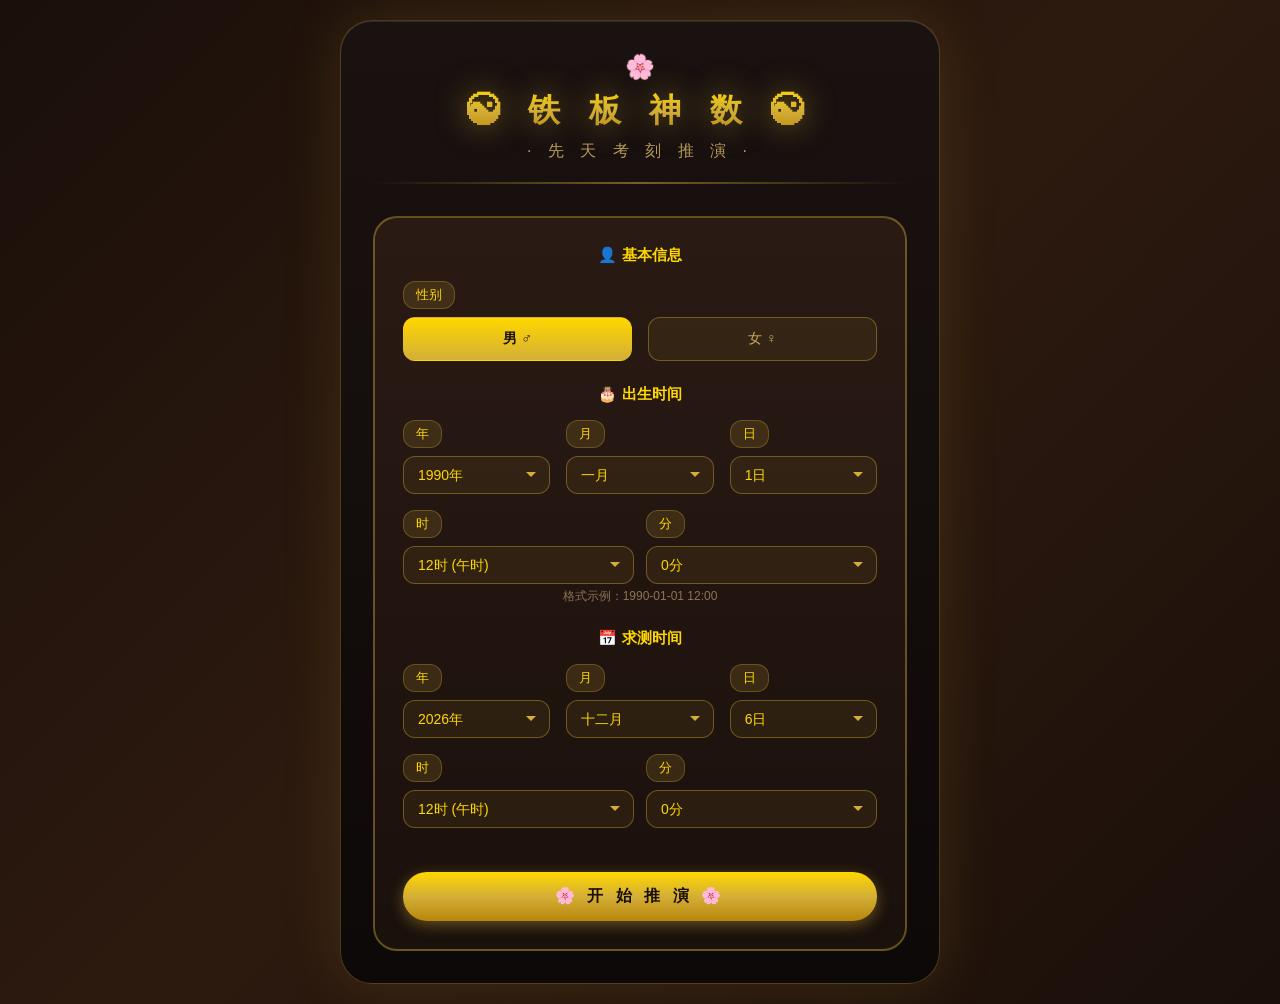
==== index.html @ 8a37bf7b "feat: 迁移为纯前端，支持 Cloudflare Pages 部署 将铁板神数核心算法与农历/八字换算从 Python 后端移植到浏览器端 JS： - 新增 js/tieban.js（移植 mai" ====
<!DOCTYPE html>
<html lang="zh-CN">
<head>
    <meta charset="UTF-8">
    <meta name="viewport" content="width=device-width, initial-scale=1.0">
    <title>铁板神数 - 先天考刻推演</title>
    <style>
        * {
            margin: 0;
            padding: 0;
            box-sizing: border-box;
        }

        body {
            font-family: 'Microsoft YaHei', 'SimHei', sans-serif;
            background: linear-gradient(135deg, #1a0f0a 0%, #2d1a0f 50%, #1a0f0a 100%);
            min-height: 100vh;
            display: flex;
            justify-content: center;
            align-items: center;
            padding: 20px;
            color: #d4af37;
        }

        .container {
            width: 100%;
            max-width: 600px;
            background: linear-gradient(180deg, #1a1210 0%, #0d0908 100%);
            border-radius: 32px;
            padding: 32px;
            box-shadow: 0 0 60px rgba(212, 175, 55, 0.15),
                        inset 0 1px 0 rgba(255, 255, 255, 0.1);
            border: 1px solid rgba(212, 175, 55, 0.3);
        }

        /* 标题区域 */
        .header {
            text-align: center;
            margin-bottom: 32px;
        }

        .title-decoration {
            font-size: 24px;
            margin-bottom: 8px;
        }

        .title {
            font-size: 32px;
            font-weight: bold;
            letter-spacing: 10px;
            background: linear-gradient(180deg, #ffd700 0%, #d4af37 50%, #b8860b 100%);
            -webkit-background-clip: text;
            -webkit-text-fill-color: transparent;
            background-clip: text;
            text-shadow: 0 0 30px rgba(212, 175, 55, 0.5);
            margin-bottom: 8px;
        }

        .subtitle {
            font-size: 16px;
            color: #c9a961;
            letter-spacing: 6px;
            opacity: 0.9;
        }

        .divider {
            height: 2px;
            background: linear-gradient(90deg, transparent, rgba(212, 175, 55, 0.5), transparent);
            margin: 20px 0;
        }

        /* 表单容器 */
        .form-container {
            background: linear-gradient(180deg, #2a1a14 0%, #1a100c 100%);
            border: 2px solid rgba(212, 175, 55, 0.4);
            border-radius: 24px;
            padding: 28px;
        }

        /* 表单分组 */
        .form-group {
            margin-bottom: 24px;
        }

        .form-group:last-child {
            margin-bottom: 0;
        }

        .group-title {
            text-align: center;
            font-size: 15px;
            color: #ffd700;
            margin-bottom: 16px;
            font-weight: 600;
        }

        /* 行容器 */
        .form-row {
            display: flex;
            gap: 16px;
            margin-bottom: 16px;
        }

        .form-row:last-child {
            margin-bottom: 0;
        }

        .form-item {
            flex: 1;
        }

        .form-label {
            display: inline-block;
            background: rgba(212, 175, 55, 0.15);
            color: #ffd700;
            padding: 4px 12px;
            border-radius: 12px;
            font-size: 13px;
            margin-bottom: 8px;
            border: 1px solid rgba(212, 175, 55, 0.3);
        }

        /* 输入框样式 */
        .form-input {
            width: 100%;
            background: rgba(212, 175, 55, 0.08);
            border: 1px solid rgba(212, 175, 55, 0.4);
            border-radius: 12px;
            padding: 10px 14px;
            color: #ffd700;
            font-size: 14px;
            outline: none;
            transition: all 0.3s ease;
        }

        .form-input:focus {
            border-color: #ffd700;
            box-shadow: 0 0 10px rgba(212, 175, 55, 0.3);
        }

        .form-input::placeholder {
            color: #8b7355;
        }

        /* 选择框样式 */
        .form-select {
            width: 100%;
            background: rgba(212, 175, 55, 0.08);
            border: 1px solid rgba(212, 175, 55, 0.4);
            border-radius: 12px;
            padding: 10px 14px;
            color: #ffd700;
            font-size: 14px;
            outline: none;
            cursor: pointer;
            appearance: none;
            -webkit-appearance: none;
            -moz-appearance: none;
            background-image: url("data:image/svg+xml,%3Csvg xmlns='http://www.w3.org/2000/svg' width='12' height='12' viewBox='0 0 12 12'%3E%3Cpath fill='%23d4af37' d='M6 8L1 3h10z'/%3E%3C/svg%3E");
            background-repeat: no-repeat;
            background-position: right 12px center;
            padding-right: 36px;
        }

        .form-select:focus {
            border-color: #ffd700;
            box-shadow: 0 0 10px rgba(212, 175, 55, 0.3);
        }

        .form-select option {
            background: #1a100c;
            color: #ffd700;
        }

        /* 性别选择 */
        .gender-selector {
            display: flex;
            gap: 16px;
        }

        .gender-btn {
            flex: 1;
            padding: 12px 24px;
            border-radius: 12px;
            font-size: 14px;
            cursor: pointer;
            border: 1px solid rgba(212, 175, 55, 0.4);
            background: rgba(212, 175, 55, 0.08);
            color: #c9a961;
            transition: all 0.3s ease;
            text-align: center;
        }

        .gender-btn.active {
            background: linear-gradient(180deg, #ffd700 0%, #d4af37 100%);
            color: #1a0f0a;
            border-color: transparent;
            font-weight: bold;
        }

        /* 时间选择器 */
        .time-selectors {
            display: flex;
            gap: 12px;
        }

        .time-selector {
            flex: 1;
        }

        /* 提交按钮 */
        .submit-btn {
            width: 100%;
            background: linear-gradient(180deg, #ffd700 0%, #d4af37 50%, #b8860b 100%);
            color: #1a0f0a;
            border: none;
            padding: 14px 32px;
            border-radius: 24px;
            font-size: 16px;
            font-weight: bold;
            cursor: pointer;
            box-shadow: 0 4px 15px rgba(212, 175, 55, 0.4);
            transition: all 0.3s ease;
            margin-top: 20px;
            letter-spacing: 4px;
        }

        .submit-btn:hover {
            transform: translateY(-2px);
            box-shadow: 0 6px 20px rgba(212, 175, 55, 0.6);
        }

        /* 输入提示 */
        .input-hint {
            font-size: 12px;
            color: #8b7355;
            margin-top: 4px;
            text-align: center;
        }

        /* 响应式设计 */
        @media (max-width: 520px) {
            .container {
                padding: 20px;
                border-radius: 24px;
            }

            .title {
                font-size: 24px;
                letter-spacing: 6px;
            }

            .form-row {
                flex-direction: column;
                gap: 12px;
            }

            .form-container {
                padding: 20px;
            }

            .time-selectors {
                flex-wrap: wrap;
            }
        }
    </style>
</head>
<body>
    <div class="container">
        <!-- 标题 -->
        <div class="header">
            <div class="title-decoration">🌸</div>
            <div class="title">☯ 铁 板 神 数 ☯</div>
            <div class="subtitle">· 先 天 考 刻 推 演 ·</div>
            <div class="divider"></div>
        </div>

        <!-- 表单 -->
        <form class="form-container" id="mainForm">
            <!-- 基本信息 - 性别 -->
            <div class="form-group">
                <div class="group-title">👤 基本信息</div>
                <div class="form-item">
                    <label class="form-label">性别</label>
                    <div class="gender-selector">
                        <button type="button" class="gender-btn active" data-gender="男">男 ♂</button>
                        <button type="button" class="gender-btn" data-gender="女">女 ♀</button>
                    </div>
                </div>
            </div>

            <!-- 出生时间 -->
            <div class="form-group">
                <div class="group-title">🎂 出生时间</div>
                <div class="form-row">
                    <div class="form-item">
                        <label class="form-label">年</label>
                        <select class="form-select" id="birthYear">
                        </select>
                    </div>
                    <div class="form-item">
                        <label class="form-label">月</label>
                        <select class="form-select" id="birthMonth">
                        </select>
                    </div>
                    <div class="form-item">
                        <label class="form-label">日</label>
                        <select class="form-select" id="birthDay">
                        </select>
                    </div>
                </div>
                <div class="time-selectors">
                    <div class="form-item">
                        <label class="form-label">时</label>
                        <select class="form-select" id="birthHour">
                        </select>
                    </div>
                    <div class="form-item">
                        <label class="form-label">分</label>
                        <select class="form-select" id="birthMinute">
                        </select>
                    </div>
                </div>
                <div class="input-hint">格式示例：1990-01-01 12:00</div>
            </div>

            <!-- 求测时间 -->
            <div class="form-group">
                <div class="group-title">📅 求测时间</div>
                <div class="form-row">
                    <div class="form-item">
                        <label class="form-label">年</label>
                        <select class="form-select" id="queryYear">
                        </select>
                    </div>
                    <div class="form-item">
                        <label class="form-label">月</label>
                        <select class="form-select" id="queryMonth">
                        </select>
                    </div>
                    <div class="form-item">
                        <label class="form-label">日</label>
                        <select class="form-select" id="queryDay">
                        </select>
                    </div>
                </div>
                <div class="time-selectors">
                    <div class="form-item">
                        <label class="form-label">时</label>
                        <select class="form-select" id="queryHour">
                        </select>
                    </div>
                    <div class="form-item">
                        <label class="form-label">分</label>
                        <select class="form-select" id="queryMinute">
                        </select>
                    </div>
                </div>
            </div>
            
            <!-- 六亲考刻信息（可选，临时隐藏） -->
            <!-- <div class="form-group">
                <div class="group-title">👨‍👩‍👧‍👦 六亲考刻（可选）</div>
                <div class="input-hint" style="margin-bottom: 16px;">如有已知父母生肖，可选择用于验证刻别</div>
                <div class="form-row">
                    <div class="form-item">
                        <label class="form-label">父亲生肖</label>
                        <select class="form-select" id="fatherZodiac">
                            <option value="">请选择（可选）</option>
                            <option value="鼠">鼠</option>
                            <option value="牛">牛</option>
                            <option value="虎">虎</option>
                            <option value="兔">兔</option>
                            <option value="龙">龙</option>
                            <option value="蛇">蛇</option>
                            <option value="马">马</option>
                            <option value="羊">羊</option>
                            <option value="猴">猴</option>
                            <option value="鸡">鸡</option>
                            <option value="狗">狗</option>
                            <option value="猪">猪</option>
                        </select>
                    </div>
                    <div class="form-item">
                        <label class="form-label">母亲生肖</label>
                        <select class="form-select" id="motherZodiac">
                            <option value="">请选择（可选）</option>
                            <option value="鼠">鼠</option>
                            <option value="牛">牛</option>
                            <option value="虎">虎</option>
                            <option value="兔">兔</option>
                            <option value="龙">龙</option>
                            <option value="蛇">蛇</option>
                            <option value="马">马</option>
                            <option value="羊">羊</option>
                            <option value="猴">猴</option>
                            <option value="鸡">鸡</option>
                            <option value="狗">狗</option>
                            <option value="猪">猪</option>
                        </select>
                    </div>
                </div>
            </div> -->
            
            <!-- 提交按钮 -->
            <button type="submit" class="submit-btn">🌸 开 始 推 演 🌸</button>
        </form>
    </div>

    <!-- 纯前端计算依赖：历法库 + 数据 + 铁板神数算法（无需后端） -->
    <script src="js/lunar.js"></script>
    <script src="js/db-data.js"></script>
    <script src="js/tieban.js"></script>
    <script>
        let selectedGender = "男";
        let isSubmitting = false;

        // 初始化年份选择器
        function initYearSelect(selectId, defaultValue) {
            const yearSelect = document.getElementById(selectId);
            for (let year = 2099; year >= 1902; year--) {
                const option = document.createElement('option');
                option.value = year;
                option.textContent = year + '年';
                if (year === defaultValue) option.selected = true;
                yearSelect.appendChild(option);
            }
        }

        // 初始化月份选择器
        function initMonthSelect(selectId, defaultValue) {
            const monthSelect = document.getElementById(selectId);
            const monthNames = ['一月', '二月', '三月', '四月', '五月', '六月', 
                               '七月', '八月', '九月', '十月', '十一月', '十二月'];
            for (let month = 1; month <= 12; month++) {
                const option = document.createElement('option');
                option.value = month;
                option.textContent = monthNames[month - 1];
                if (month === defaultValue) option.selected = true;
                monthSelect.appendChild(option);
            }
        }

        // 初始化日期选择器
        function initDaySelect(selectId, defaultValue) {
            const daySelect = document.getElementById(selectId);
            for (let day = 1; day <= 31; day++) {
                const option = document.createElement('option');
                option.value = day;
                option.textContent = day + '日';
                if (day === defaultValue) option.selected = true;
                daySelect.appendChild(option);
            }
        }

        // 初始化时间选择器
        function initTimeSelectors() {
            // 小时
            const hourSelects = ['birthHour', 'queryHour'];
            const shichen = ['子', '丑', '丑', '寅', '寅', '卯', '卯', '辰', '辰', '巳', '巳', '午', 
                           '午', '未', '未', '申', '申', '酉', '酉', '戌', '戌', '亥', '亥', '子'];
            hourSelects.forEach(selectId => {
                const hourSelect = document.getElementById(selectId);
                for (let hour = 0; hour <= 23; hour++) {
                    const option = document.createElement('option');
                    option.value = hour;
                    option.textContent = `${hour}时 (${shichen[hour]}时)`;
                    if (hour === 12) option.selected = true;
                    hourSelect.appendChild(option);
                }
            });

            // 分钟
            const minuteSelects = ['birthMinute', 'queryMinute'];
            minuteSelects.forEach(selectId => {
                const minuteSelect = document.getElementById(selectId);
                for (let minute = 0; minute <= 59; minute++) {
                    const option = document.createElement('option');
                    option.value = minute;
                    option.textContent = minute + '分';
                    if (minute === 0) option.selected = true;
                    minuteSelect.appendChild(option);
                }
            });
        }

        // 性别切换
        function initGenderSelector() {
            const btns = document.querySelectorAll('.gender-btn');
            btns.forEach(btn => {
                btn.addEventListener('click', function() {
                    btns.forEach(b => b.classList.remove('active'));
                    this.classList.add('active');
                    selectedGender = this.getAttribute('data-gender');
                });
            });
        }

        // 显示/隐藏加载状态
        function setLoadingState(loading) {
            const submitBtn = document.querySelector('.submit-btn');
            if (loading) {
                submitBtn.disabled = true;
                submitBtn.textContent = '推演中...';
                submitBtn.style.opacity = '0.6';
                isSubmitting = true;
            } else {
                submitBtn.disabled = false;
                submitBtn.textContent = '🌸 开 始 推 演 🌸';
                submitBtn.style.opacity = '1';
                isSubmitting = false;
            }
        }

        // 显示错误信息
        function showError(message) {
            // 创建错误提示元素
            let errorDiv = document.getElementById('error-message');
            if (!errorDiv) {
                errorDiv = document.createElement('div');
                errorDiv.id = 'error-message';
                errorDiv.style.cssText = `
                    background: rgba(255, 100, 100, 0.2);
                    border: 1px solid rgba(255, 100, 100, 0.5);
                    color: #ff6b6b;
                    padding: 12px;
                    border-radius: 12px;
                    margin-top: 20px;
                    text-align: center;
                `;
                document.querySelector('.form-container').appendChild(errorDiv);
            }
            errorDiv.textContent = message;
            errorDiv.style.display = 'block';
            
            // 5秒后自动隐藏
            setTimeout(() => {
                if (errorDiv) {
                    errorDiv.style.display = 'none';
                }
            }, 5000);
        }

        // 表单提交
        function initFormSubmit() {
            const form = document.getElementById('mainForm');
            form.addEventListener('submit', async function(e) {
                e.preventDefault();
                
                if (isSubmitting) {
                    return;
                }
                
                // 收集数据
                const now = new Date();
                const formData = {
                    gender: selectedGender,
                    birth: {
                        year: parseInt(document.getElementById('birthYear').value),
                        month: parseInt(document.getElementById('birthMonth').value),
                        day: parseInt(document.getElementById('birthDay').value),
                        hour: parseInt(document.getElementById('birthHour').value),
                        minute: parseInt(document.getElementById('birthMinute').value)
                    },
                    query: {
                        year: now.getFullYear(),
                        month: now.getMonth() + 1,
                        day: now.getDate(),
                        hour: now.getHours(),
                        minute: now.getMinutes()
                    }
                    // six_qin_info: {}
                };
                
                // 收集父母生肖信息（临时禁用）
                // const fatherZodiac = document.getElementById('fatherZodiac').value;
                // const motherZodiac = document.getElementById('motherZodiac').value;
                
                // if (fatherZodiac) formData.six_qin_info['父亲生肖'] = fatherZodiac;
                // if (motherZodiac) formData.six_qin_info['母亲生肖'] = motherZodiac;

                try {
                    setLoadingState(true);

                    // 纯前端本地计算（原后端 /api/calculate 逻辑已移植到 js/tieban.js）
                    const result = window.calculateTieban(formData);

                    if (result.success) {
                        // 保存结果到localStorage
                        try {
                            // 先保存表单数据
                            localStorage.setItem('tiebanshushu_form', JSON.stringify(formData));
                            // 再保存结果数据
                            localStorage.setItem('tiebanshushu_result', JSON.stringify(result));
                            console.log('表单数据和结果已保存到localStorage');
                            // 延迟跳转确保数据保存完成
                            setTimeout(() => {
                                window.location.href = 'result.html';
                            }, 100);
                        } catch (storageError) {
                            console.error('localStorage存储失败:', storageError);
                            throw new Error('数据保存失败，请检查浏览器存储空间');
                        }
                    } else {
                        throw new Error(result.error || '计算失败');
                    }
                    
                } catch (error) {
                    console.error('排盘失败:', error);
                    showError('排盘失败: ' + error.message);
                } finally {
                    setLoadingState(false);
                }
            });
        }

        // 页面加载时初始化
        document.addEventListener('DOMContentLoaded', function() {
            const now = new Date();
            initYearSelect('birthYear', 1990);
            initYearSelect('queryYear', now.getFullYear());
            initMonthSelect('birthMonth', 1);
            initMonthSelect('queryMonth', now.getMonth() + 1);
            initDaySelect('birthDay', 1);
            initDaySelect('queryDay', now.getDate());
            initTimeSelectors();
            initGenderSelector();

            // 尝试恢复之前保存的表单数据
            restoreFormData();

            initFormSubmit();
        });

        // 恢复保存的表单数据
        function restoreFormData() {
            try {
                const savedForm = localStorage.getItem('tiebanshushu_form');
                if (!savedForm) return;

                const formData = JSON.parse(savedForm);
                console.log('恢复保存的表单数据:', formData);

                // 恢复性别
                if (formData.gender) {
                    const genderBtns = document.querySelectorAll('.gender-btn');
                    genderBtns.forEach(btn => {
                        if (btn.dataset.gender === formData.gender) {
                            btn.classList.add('active');
                        } else {
                            btn.classList.remove('active');
                        }
                    });
                    selectedGender = formData.gender;
                }

                // 恢复出生日期时间
                if (formData.birth) {
                    if (formData.birth.year) document.getElementById('birthYear').value = formData.birth.year;
                    if (formData.birth.month) document.getElementById('birthMonth').value = formData.birth.month;
                    if (formData.birth.day) document.getElementById('birthDay').value = formData.birth.day;
                    if (formData.birth.hour) document.getElementById('birthHour').value = formData.birth.hour;
                    if (formData.birth.minute) document.getElementById('birthMinute').value = formData.birth.minute;
                }

                // 恢复求测日期时间
                if (formData.query) {
                    if (formData.query.year) document.getElementById('queryYear').value = formData.query.year;
                    if (formData.query.month) document.getElementById('queryMonth').value = formData.query.month;
                    if (formData.query.day) document.getElementById('queryDay').value = formData.query.day;
                    if (formData.query.hour) document.getElementById('queryHour').value = formData.query.hour;
                    if (formData.query.minute) document.getElementById('queryMinute').value = formData.query.minute;
                }
                
                // 恢复父母生肖信息（临时禁用）
                // if (formData.six_qin_info) {
                //     if (formData.six_qin_info['父亲生肖']) document.getElementById('fatherZodiac').value = formData.six_qin_info['父亲生肖'];
                //     if (formData.six_qin_info['母亲生肖']) document.getElementById('motherZodiac').value = formData.six_qin_info['母亲生肖'];
                // }

                console.log('表单数据恢复成功');
            } catch (e) {
                console.error('恢复表单数据失败:', e);
            }
        }
    </script>
</body>
</html>
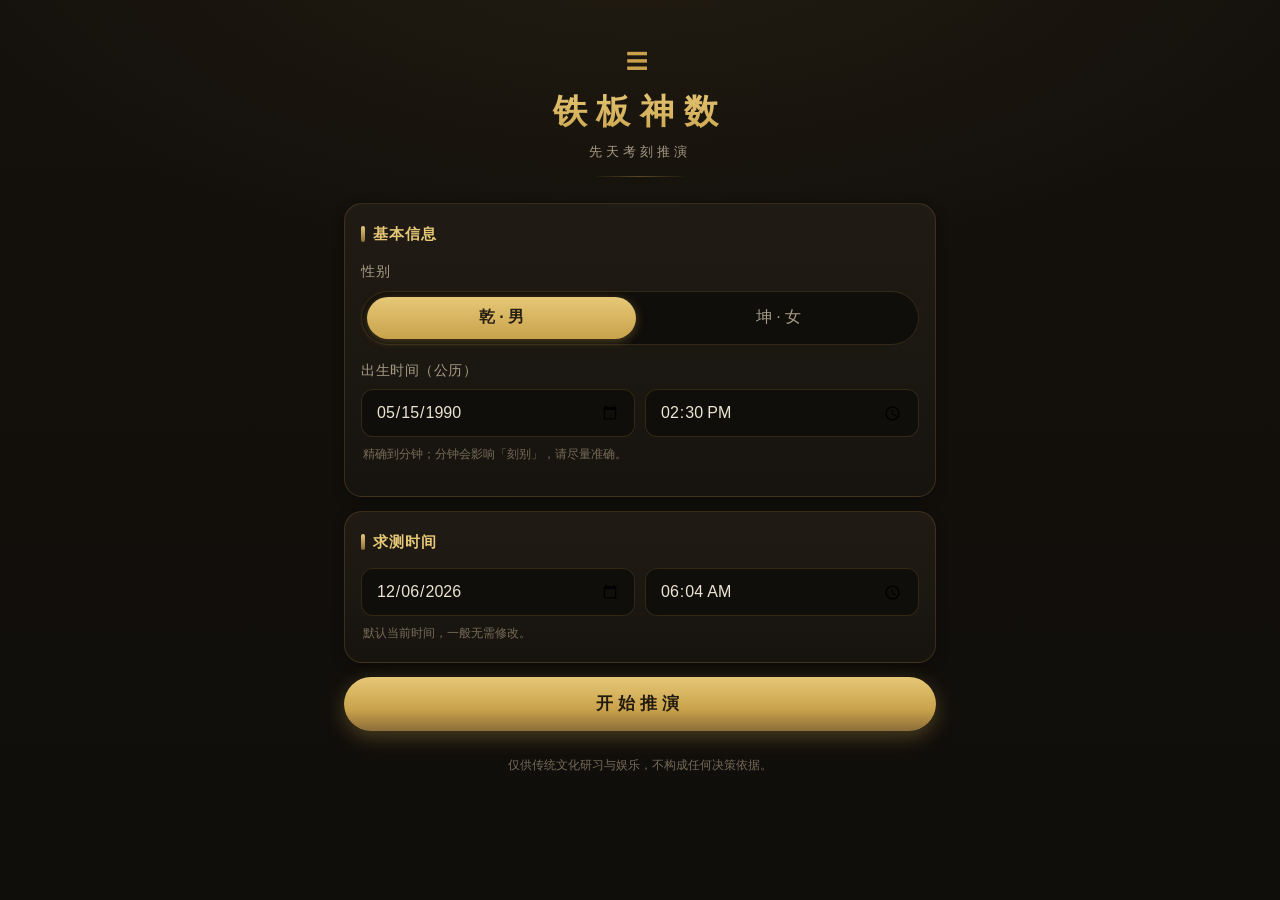
==== commit d4126c06: "feat: 前端移动端重设计（现代国风），流年改为可展开卡片 - 新增共享设计系统 css/app.css（深墨底+酱金，移动优先，大字大触控区） - index/result/Print 三页整体重" ====
--- a/index.html
+++ b/index.html
@@ -1,688 +1,161 @@
 <!DOCTYPE html>
 <html lang="zh-CN">
 <head>
-    <meta charset="UTF-8">
-    <meta name="viewport" content="width=device-width, initial-scale=1.0">
-    <title>铁板神数 - 先天考刻推演</title>
-    <style>
-        * {
-            margin: 0;
-            padding: 0;
-            box-sizing: border-box;
-        }
-
-        body {
-            font-family: 'Microsoft YaHei', 'SimHei', sans-serif;
-            background: linear-gradient(135deg, #1a0f0a 0%, #2d1a0f 50%, #1a0f0a 100%);
-            min-height: 100vh;
-            display: flex;
-            justify-content: center;
-            align-items: center;
-            padding: 20px;
-            color: #d4af37;
-        }
-
-        .container {
-            width: 100%;
-            max-width: 600px;
-            background: linear-gradient(180deg, #1a1210 0%, #0d0908 100%);
-            border-radius: 32px;
-            padding: 32px;
-            box-shadow: 0 0 60px rgba(212, 175, 55, 0.15),
-                        inset 0 1px 0 rgba(255, 255, 255, 0.1);
-            border: 1px solid rgba(212, 175, 55, 0.3);
-        }
-
-        /* 标题区域 */
-        .header {
-            text-align: center;
-            margin-bottom: 32px;
-        }
-
-        .title-decoration {
-            font-size: 24px;
-            margin-bottom: 8px;
-        }
-
-        .title {
-            font-size: 32px;
-            font-weight: bold;
-            letter-spacing: 10px;
-            background: linear-gradient(180deg, #ffd700 0%, #d4af37 50%, #b8860b 100%);
-            -webkit-background-clip: text;
-            -webkit-text-fill-color: transparent;
-            background-clip: text;
-            text-shadow: 0 0 30px rgba(212, 175, 55, 0.5);
-            margin-bottom: 8px;
-        }
-
-        .subtitle {
-            font-size: 16px;
-            color: #c9a961;
-            letter-spacing: 6px;
-            opacity: 0.9;
-        }
-
-        .divider {
-            height: 2px;
-            background: linear-gradient(90deg, transparent, rgba(212, 175, 55, 0.5), transparent);
-            margin: 20px 0;
-        }
-
-        /* 表单容器 */
-        .form-container {
-            background: linear-gradient(180deg, #2a1a14 0%, #1a100c 100%);
-            border: 2px solid rgba(212, 175, 55, 0.4);
-            border-radius: 24px;
-            padding: 28px;
-        }
-
-        /* 表单分组 */
-        .form-group {
-            margin-bottom: 24px;
-        }
-
-        .form-group:last-child {
-            margin-bottom: 0;
-        }
-
-        .group-title {
-            text-align: center;
-            font-size: 15px;
-            color: #ffd700;
-            margin-bottom: 16px;
-            font-weight: 600;
-        }
-
-        /* 行容器 */
-        .form-row {
-            display: flex;
-            gap: 16px;
-            margin-bottom: 16px;
-        }
-
-        .form-row:last-child {
-            margin-bottom: 0;
-        }
-
-        .form-item {
-            flex: 1;
-        }
-
-        .form-label {
-            display: inline-block;
-            background: rgba(212, 175, 55, 0.15);
-            color: #ffd700;
-            padding: 4px 12px;
-            border-radius: 12px;
-            font-size: 13px;
-            margin-bottom: 8px;
-            border: 1px solid rgba(212, 175, 55, 0.3);
-        }
-
-        /* 输入框样式 */
-        .form-input {
-            width: 100%;
-            background: rgba(212, 175, 55, 0.08);
-            border: 1px solid rgba(212, 175, 55, 0.4);
-            border-radius: 12px;
-            padding: 10px 14px;
-            color: #ffd700;
-            font-size: 14px;
-            outline: none;
-            transition: all 0.3s ease;
-        }
-
-        .form-input:focus {
-            border-color: #ffd700;
-            box-shadow: 0 0 10px rgba(212, 175, 55, 0.3);
-        }
-
-        .form-input::placeholder {
-            color: #8b7355;
-        }
-
-        /* 选择框样式 */
-        .form-select {
-            width: 100%;
-            background: rgba(212, 175, 55, 0.08);
-            border: 1px solid rgba(212, 175, 55, 0.4);
-            border-radius: 12px;
-            padding: 10px 14px;
-            color: #ffd700;
-            font-size: 14px;
-            outline: none;
-            cursor: pointer;
-            appearance: none;
-            -webkit-appearance: none;
-            -moz-appearance: none;
-            background-image: url("data:image/svg+xml,%3Csvg xmlns='http://www.w3.org/2000/svg' width='12' height='12' viewBox='0 0 12 12'%3E%3Cpath fill='%23d4af37' d='M6 8L1 3h10z'/%3E%3C/svg%3E");
-            background-repeat: no-repeat;
-            background-position: right 12px center;
-            padding-right: 36px;
-        }
-
-        .form-select:focus {
-            border-color: #ffd700;
-            box-shadow: 0 0 10px rgba(212, 175, 55, 0.3);
-        }
-
-        .form-select option {
-            background: #1a100c;
-            color: #ffd700;
-        }
-
-        /* 性别选择 */
-        .gender-selector {
-            display: flex;
-            gap: 16px;
-        }
-
-        .gender-btn {
-            flex: 1;
-            padding: 12px 24px;
-            border-radius: 12px;
-            font-size: 14px;
-            cursor: pointer;
-            border: 1px solid rgba(212, 175, 55, 0.4);
-            background: rgba(212, 175, 55, 0.08);
-            color: #c9a961;
-            transition: all 0.3s ease;
-            text-align: center;
-        }
-
-        .gender-btn.active {
-            background: linear-gradient(180deg, #ffd700 0%, #d4af37 100%);
-            color: #1a0f0a;
-            border-color: transparent;
-            font-weight: bold;
-        }
-
-        /* 时间选择器 */
-        .time-selectors {
-            display: flex;
-            gap: 12px;
-        }
-
-        .time-selector {
-            flex: 1;
-        }
-
-        /* 提交按钮 */
-        .submit-btn {
-            width: 100%;
-            background: linear-gradient(180deg, #ffd700 0%, #d4af37 50%, #b8860b 100%);
-            color: #1a0f0a;
-            border: none;
-            padding: 14px 32px;
-            border-radius: 24px;
-            font-size: 16px;
-            font-weight: bold;
-            cursor: pointer;
-            box-shadow: 0 4px 15px rgba(212, 175, 55, 0.4);
-            transition: all 0.3s ease;
-            margin-top: 20px;
-            letter-spacing: 4px;
-        }
-
-        .submit-btn:hover {
-            transform: translateY(-2px);
-            box-shadow: 0 6px 20px rgba(212, 175, 55, 0.6);
-        }
-
-        /* 输入提示 */
-        .input-hint {
-            font-size: 12px;
-            color: #8b7355;
-            margin-top: 4px;
-            text-align: center;
-        }
-
-        /* 响应式设计 */
-        @media (max-width: 520px) {
-            .container {
-                padding: 20px;
-                border-radius: 24px;
-            }
-
-            .title {
-                font-size: 24px;
-                letter-spacing: 6px;
-            }
-
-            .form-row {
-                flex-direction: column;
-                gap: 12px;
-            }
-
-            .form-container {
-                padding: 20px;
-            }
-
-            .time-selectors {
-                flex-wrap: wrap;
-            }
-        }
-    </style>
+  <meta charset="utf-8">
+  <meta name="viewport" content="width=device-width, initial-scale=1, viewport-fit=cover">
+  <title>铁板神数 · 先天考刻推演</title>
+  <link rel="stylesheet" href="css/app.css">
+  <style>
+    .note { font-size: 12px; color: var(--text-mute); margin: 8px 2px 0; }
+    .err {
+      display: none; margin: 14px 0 0; padding: 12px 14px; border-radius: var(--radius-sm);
+      background: rgba(208, 148, 110, .14); border: 1px solid rgba(208, 148, 110, .5);
+      color: var(--terra); font-size: 14px; text-align: center;
+    }
+    .overlay {
+      position: fixed; inset: 0; background: rgba(16, 14, 11, .8); backdrop-filter: blur(3px);
+      display: none; align-items: center; justify-content: center; z-index: 20;
+    }
+    .overlay.is-on { display: flex; }
+  </style>
 </head>
 <body>
-    <div class="container">
-        <!-- 标题 -->
-        <div class="header">
-            <div class="title-decoration">🌸</div>
-            <div class="title">☯ 铁 板 神 数 ☯</div>
-            <div class="subtitle">· 先 天 考 刻 推 演 ·</div>
-            <div class="divider"></div>
+  <div class="app">
+    <div class="brand">
+      <div class="brand__mark">☰</div>
+      <div class="brand__title">铁板神数</div>
+      <div class="brand__sub">先天考刻推演</div>
+      <div class="brand__rule"></div>
+    </div>
+
+    <form id="mainForm" novalidate>
+      <div class="panel">
+        <div class="panel__title">基本信息</div>
+
+        <div class="field">
+          <label class="field__label">性别</label>
+          <div class="segmented" id="genderSeg" role="group" aria-label="性别">
+            <button type="button" class="segmented__opt is-active" data-gender="男">乾 · 男</button>
+            <button type="button" class="segmented__opt" data-gender="女">坤 · 女</button>
+          </div>
         </div>
 
-        <!-- 表单 -->
-        <form class="form-container" id="mainForm">
-            <!-- 基本信息 - 性别 -->
-            <div class="form-group">
-                <div class="group-title">👤 基本信息</div>
-                <div class="form-item">
-                    <label class="form-label">性别</label>
-                    <div class="gender-selector">
-                        <button type="button" class="gender-btn active" data-gender="男">男 ♂</button>
-                        <button type="button" class="gender-btn" data-gender="女">女 ♀</button>
-                    </div>
-                </div>
-            </div>
+        <div class="field">
+          <label class="field__label">出生时间（公历）</label>
+          <div class="field__row">
+            <input class="input" type="date" id="birthDate" min="1864-01-01" max="2043-12-31" required>
+            <input class="input" type="time" id="birthTime" required>
+          </div>
+          <p class="note">精确到分钟；分钟会影响「刻别」，请尽量准确。</p>
+        </div>
+      </div>
 
-            <!-- 出生时间 -->
-            <div class="form-group">
-                <div class="group-title">🎂 出生时间</div>
-                <div class="form-row">
-                    <div class="form-item">
-                        <label class="form-label">年</label>
-                        <select class="form-select" id="birthYear">
-                        </select>
-                    </div>
-                    <div class="form-item">
-                        <label class="form-label">月</label>
-                        <select class="form-select" id="birthMonth">
-                        </select>
-                    </div>
-                    <div class="form-item">
-                        <label class="form-label">日</label>
-                        <select class="form-select" id="birthDay">
-                        </select>
-                    </div>
-                </div>
-                <div class="time-selectors">
-                    <div class="form-item">
-                        <label class="form-label">时</label>
-                        <select class="form-select" id="birthHour">
-                        </select>
-                    </div>
-                    <div class="form-item">
-                        <label class="form-label">分</label>
-                        <select class="form-select" id="birthMinute">
-                        </select>
-                    </div>
-                </div>
-                <div class="input-hint">格式示例：1990-01-01 12:00</div>
-            </div>
+      <div class="panel">
+        <div class="panel__title">求测时间</div>
+        <div class="field__row">
+          <input class="input" type="date" id="queryDate" required>
+          <input class="input" type="time" id="queryTime" required>
+        </div>
+        <p class="note">默认当前时间，一般无需修改。</p>
+      </div>
 
-            <!-- 求测时间 -->
-            <div class="form-group">
-                <div class="group-title">📅 求测时间</div>
-                <div class="form-row">
-                    <div class="form-item">
-                        <label class="form-label">年</label>
-                        <select class="form-select" id="queryYear">
-                        </select>
-                    </div>
-                    <div class="form-item">
-                        <label class="form-label">月</label>
-                        <select class="form-select" id="queryMonth">
-                        </select>
-                    </div>
-                    <div class="form-item">
-                        <label class="form-label">日</label>
-                        <select class="form-select" id="queryDay">
-                        </select>
-                    </div>
-                </div>
-                <div class="time-selectors">
-                    <div class="form-item">
-                        <label class="form-label">时</label>
-                        <select class="form-select" id="queryHour">
-                        </select>
-                    </div>
-                    <div class="form-item">
-                        <label class="form-label">分</label>
-                        <select class="form-select" id="queryMinute">
-                        </select>
-                    </div>
-                </div>
-            </div>
-            
-            <!-- 六亲考刻信息（可选，临时隐藏） -->
-            <!-- <div class="form-group">
-                <div class="group-title">👨‍👩‍👧‍👦 六亲考刻（可选）</div>
-                <div class="input-hint" style="margin-bottom: 16px;">如有已知父母生肖，可选择用于验证刻别</div>
-                <div class="form-row">
-                    <div class="form-item">
-                        <label class="form-label">父亲生肖</label>
-                        <select class="form-select" id="fatherZodiac">
-                            <option value="">请选择（可选）</option>
-                            <option value="鼠">鼠</option>
-                            <option value="牛">牛</option>
-                            <option value="虎">虎</option>
-                            <option value="兔">兔</option>
-                            <option value="龙">龙</option>
-                            <option value="蛇">蛇</option>
-                            <option value="马">马</option>
-                            <option value="羊">羊</option>
-                            <option value="猴">猴</option>
-                            <option value="鸡">鸡</option>
-                            <option value="狗">狗</option>
-                            <option value="猪">猪</option>
-                        </select>
-                    </div>
-                    <div class="form-item">
-                        <label class="form-label">母亲生肖</label>
-                        <select class="form-select" id="motherZodiac">
-                            <option value="">请选择（可选）</option>
-                            <option value="鼠">鼠</option>
-                            <option value="牛">牛</option>
-                            <option value="虎">虎</option>
-                            <option value="兔">兔</option>
-                            <option value="龙">龙</option>
-                            <option value="蛇">蛇</option>
-                            <option value="马">马</option>
-                            <option value="羊">羊</option>
-                            <option value="猴">猴</option>
-                            <option value="鸡">鸡</option>
-                            <option value="狗">狗</option>
-                            <option value="猪">猪</option>
-                        </select>
-                    </div>
-                </div>
-            </div> -->
-            
-            <!-- 提交按钮 -->
-            <button type="submit" class="submit-btn">🌸 开 始 推 演 🌸</button>
-        </form>
+      <button class="btn btn--primary" type="submit">开始推演</button>
+      <div class="err" id="err"></div>
+    </form>
+
+    <div class="foot">仅供传统文化研习与娱乐，不构成任何决策依据。</div>
+  </div>
+
+  <div class="overlay" id="overlay">
+    <div class="loading">
+      <div class="spinner"></div>
+      <div>正在推演…</div>
     </div>
+  </div>
 
-    <!-- 纯前端计算依赖：历法库 + 数据 + 铁板神数算法（无需后端） -->
-    <script src="js/lunar.js"></script>
-    <script src="js/db-data.js"></script>
-    <script src="js/tieban.js"></script>
-    <script>
-        let selectedGender = "男";
-        let isSubmitting = false;
+  <script src="js/lunar.js"></script>
+  <script src="js/db-data.js"></script>
+  <script src="js/tieban.js"></script>
+  <script>
+    var selectedGender = "男";
 
-        // 初始化年份选择器
-        function initYearSelect(selectId, defaultValue) {
-            const yearSelect = document.getElementById(selectId);
-            for (let year = 2099; year >= 1902; year--) {
-                const option = document.createElement('option');
-                option.value = year;
-                option.textContent = year + '年';
-                if (year === defaultValue) option.selected = true;
-                yearSelect.appendChild(option);
-            }
+    function pad2(n) { return (n < 10 ? "0" : "") + n; }
+    function $(id) { return document.getElementById(id); }
+
+    // 性别分段
+    $("genderSeg").addEventListener("click", function (e) {
+      var b = e.target.closest(".segmented__opt");
+      if (!b) return;
+      selectedGender = b.dataset.gender;
+      this.querySelectorAll(".segmented__opt").forEach(function (o) { o.classList.toggle("is-active", o === b); });
+    });
+
+    // 默认值
+    (function initDefaults() {
+      var now = new Date();
+      $("birthDate").value = "1990-05-15";
+      $("birthTime").value = "14:30";
+      $("queryDate").value = now.getFullYear() + "-" + pad2(now.getMonth() + 1) + "-" + pad2(now.getDate());
+      $("queryTime").value = pad2(now.getHours()) + ":" + pad2(now.getMinutes());
+      restoreForm();
+    })();
+
+    function restoreForm() {
+      try {
+        var saved = JSON.parse(localStorage.getItem("tiebanshushu_form") || "null");
+        if (!saved) return;
+        if (saved.gender) {
+          selectedGender = saved.gender;
+          $("genderSeg").querySelectorAll(".segmented__opt").forEach(function (o) {
+            o.classList.toggle("is-active", o.dataset.gender === saved.gender);
+          });
         }
+        if (saved.birth) {
+          $("birthDate").value = saved.birth.year + "-" + pad2(saved.birth.month) + "-" + pad2(saved.birth.day);
+          $("birthTime").value = pad2(saved.birth.hour) + ":" + pad2(saved.birth.minute);
+        }
+        if (saved.query) {
+          $("queryDate").value = saved.query.year + "-" + pad2(saved.query.month) + "-" + pad2(saved.query.day);
+          $("queryTime").value = pad2(saved.query.hour) + ":" + pad2(saved.query.minute);
+        }
+      } catch (e) { /* ignore */ }
+    }
 
-        // 初始化月份选择器
-        function initMonthSelect(selectId, defaultValue) {
-            const monthSelect = document.getElementById(selectId);
-            const monthNames = ['一月', '二月', '三月', '四月', '五月', '六月', 
-                               '七月', '八月', '九月', '十月', '十一月', '十二月'];
-            for (let month = 1; month <= 12; month++) {
-                const option = document.createElement('option');
-                option.value = month;
-                option.textContent = monthNames[month - 1];
-                if (month === defaultValue) option.selected = true;
-                monthSelect.appendChild(option);
-            }
-        }
+    function parseDT(dateVal, timeVal) {
+      if (!dateVal || !timeVal) return null;
+      var d = dateVal.split("-"), t = timeVal.split(":");
+      return { year: +d[0], month: +d[1], day: +d[2], hour: +t[0], minute: +t[1] };
+    }
 
-        // 初始化日期选择器
-        function initDaySelect(selectId, defaultValue) {
-            const daySelect = document.getElementById(selectId);
-            for (let day = 1; day <= 31; day++) {
-                const option = document.createElement('option');
-                option.value = day;
-                option.textContent = day + '日';
-                if (day === defaultValue) option.selected = true;
-                daySelect.appendChild(option);
-            }
-        }
+    function showErr(msg) {
+      var e = $("err"); e.textContent = msg; e.style.display = "block";
+      setTimeout(function () { e.style.display = "none"; }, 5000);
+    }
 
-        // 初始化时间选择器
-        function initTimeSelectors() {
-            // 小时
-            const hourSelects = ['birthHour', 'queryHour'];
-            const shichen = ['子', '丑', '丑', '寅', '寅', '卯', '卯', '辰', '辰', '巳', '巳', '午', 
-                           '午', '未', '未', '申', '申', '酉', '酉', '戌', '戌', '亥', '亥', '子'];
-            hourSelects.forEach(selectId => {
-                const hourSelect = document.getElementById(selectId);
-                for (let hour = 0; hour <= 23; hour++) {
-                    const option = document.createElement('option');
-                    option.value = hour;
-                    option.textContent = `${hour}时 (${shichen[hour]}时)`;
-                    if (hour === 12) option.selected = true;
-                    hourSelect.appendChild(option);
-                }
-            });
+    var submitting = false;
+    $("mainForm").addEventListener("submit", function (e) {
+      e.preventDefault();
+      if (submitting) return;
+      var birth = parseDT($("birthDate").value, $("birthTime").value);
+      var query = parseDT($("queryDate").value, $("queryTime").value);
+      if (!birth) { showErr("请填写完整的出生日期与时间"); return; }
+      if (!query) { showErr("请填写完整的求测日期与时间"); return; }
 
-            // 分钟
-            const minuteSelects = ['birthMinute', 'queryMinute'];
-            minuteSelects.forEach(selectId => {
-                const minuteSelect = document.getElementById(selectId);
-                for (let minute = 0; minute <= 59; minute++) {
-                    const option = document.createElement('option');
-                    option.value = minute;
-                    option.textContent = minute + '分';
-                    if (minute === 0) option.selected = true;
-                    minuteSelect.appendChild(option);
-                }
-            });
-        }
-
-        // 性别切换
-        function initGenderSelector() {
-            const btns = document.querySelectorAll('.gender-btn');
-            btns.forEach(btn => {
-                btn.addEventListener('click', function() {
-                    btns.forEach(b => b.classList.remove('active'));
-                    this.classList.add('active');
-                    selectedGender = this.getAttribute('data-gender');
-                });
-            });
-        }
-
-        // 显示/隐藏加载状态
-        function setLoadingState(loading) {
-            const submitBtn = document.querySelector('.submit-btn');
-            if (loading) {
-                submitBtn.disabled = true;
-                submitBtn.textContent = '推演中...';
-                submitBtn.style.opacity = '0.6';
-                isSubmitting = true;
-            } else {
-                submitBtn.disabled = false;
-                submitBtn.textContent = '🌸 开 始 推 演 🌸';
-                submitBtn.style.opacity = '1';
-                isSubmitting = false;
-            }
-        }
-
-        // 显示错误信息
-        function showError(message) {
-            // 创建错误提示元素
-            let errorDiv = document.getElementById('error-message');
-            if (!errorDiv) {
-                errorDiv = document.createElement('div');
-                errorDiv.id = 'error-message';
-                errorDiv.style.cssText = `
-                    background: rgba(255, 100, 100, 0.2);
-                    border: 1px solid rgba(255, 100, 100, 0.5);
-                    color: #ff6b6b;
-                    padding: 12px;
-                    border-radius: 12px;
-                    margin-top: 20px;
-                    text-align: center;
-                `;
-                document.querySelector('.form-container').appendChild(errorDiv);
-            }
-            errorDiv.textContent = message;
-            errorDiv.style.display = 'block';
-            
-            // 5秒后自动隐藏
-            setTimeout(() => {
-                if (errorDiv) {
-                    errorDiv.style.display = 'none';
-                }
-            }, 5000);
-        }
-
-        // 表单提交
-        function initFormSubmit() {
-            const form = document.getElementById('mainForm');
-            form.addEventListener('submit', async function(e) {
-                e.preventDefault();
-                
-                if (isSubmitting) {
-                    return;
-                }
-                
-                // 收集数据
-                const now = new Date();
-                const formData = {
-                    gender: selectedGender,
-                    birth: {
-                        year: parseInt(document.getElementById('birthYear').value),
-                        month: parseInt(document.getElementById('birthMonth').value),
-                        day: parseInt(document.getElementById('birthDay').value),
-                        hour: parseInt(document.getElementById('birthHour').value),
-                        minute: parseInt(document.getElementById('birthMinute').value)
-                    },
-                    query: {
-                        year: now.getFullYear(),
-                        month: now.getMonth() + 1,
-                        day: now.getDate(),
-                        hour: now.getHours(),
-                        minute: now.getMinutes()
-                    }
-                    // six_qin_info: {}
-                };
-                
-                // 收集父母生肖信息（临时禁用）
-                // const fatherZodiac = document.getElementById('fatherZodiac').value;
-                // const motherZodiac = document.getElementById('motherZodiac').value;
-                
-                // if (fatherZodiac) formData.six_qin_info['父亲生肖'] = fatherZodiac;
-                // if (motherZodiac) formData.six_qin_info['母亲生肖'] = motherZodiac;
-
-                try {
-                    setLoadingState(true);
-
-                    // 纯前端本地计算（原后端 /api/calculate 逻辑已移植到 js/tieban.js）
-                    const result = window.calculateTieban(formData);
-
-                    if (result.success) {
-                        // 保存结果到localStorage
-                        try {
-                            // 先保存表单数据
-                            localStorage.setItem('tiebanshushu_form', JSON.stringify(formData));
-                            // 再保存结果数据
-                            localStorage.setItem('tiebanshushu_result', JSON.stringify(result));
-                            console.log('表单数据和结果已保存到localStorage');
-                            // 延迟跳转确保数据保存完成
-                            setTimeout(() => {
-                                window.location.href = 'result.html';
-                            }, 100);
-                        } catch (storageError) {
-                            console.error('localStorage存储失败:', storageError);
-                            throw new Error('数据保存失败，请检查浏览器存储空间');
-                        }
-                    } else {
-                        throw new Error(result.error || '计算失败');
-                    }
-                    
-                } catch (error) {
-                    console.error('排盘失败:', error);
-                    showError('排盘失败: ' + error.message);
-                } finally {
-                    setLoadingState(false);
-                }
-            });
-        }
-
-        // 页面加载时初始化
-        document.addEventListener('DOMContentLoaded', function() {
-            const now = new Date();
-            initYearSelect('birthYear', 1990);
-            initYearSelect('queryYear', now.getFullYear());
-            initMonthSelect('birthMonth', 1);
-            initMonthSelect('queryMonth', now.getMonth() + 1);
-            initDaySelect('birthDay', 1);
-            initDaySelect('queryDay', now.getDate());
-            initTimeSelectors();
-            initGenderSelector();
-
-            // 尝试恢复之前保存的表单数据
-            restoreFormData();
-
-            initFormSubmit();
-        });
-
-        // 恢复保存的表单数据
-        function restoreFormData() {
-            try {
-                const savedForm = localStorage.getItem('tiebanshushu_form');
-                if (!savedForm) return;
-
-                const formData = JSON.parse(savedForm);
-                console.log('恢复保存的表单数据:', formData);
-
-                // 恢复性别
-                if (formData.gender) {
-                    const genderBtns = document.querySelectorAll('.gender-btn');
-                    genderBtns.forEach(btn => {
-                        if (btn.dataset.gender === formData.gender) {
-                            btn.classList.add('active');
-                        } else {
-                            btn.classList.remove('active');
-                        }
-                    });
-                    selectedGender = formData.gender;
-                }
-
-                // 恢复出生日期时间
-                if (formData.birth) {
-                    if (formData.birth.year) document.getElementById('birthYear').value = formData.birth.year;
-                    if (formData.birth.month) document.getElementById('birthMonth').value = formData.birth.month;
-                    if (formData.birth.day) document.getElementById('birthDay').value = formData.birth.day;
-                    if (formData.birth.hour) document.getElementById('birthHour').value = formData.birth.hour;
-                    if (formData.birth.minute) document.getElementById('birthMinute').value = formData.birth.minute;
-                }
-
-                // 恢复求测日期时间
-                if (formData.query) {
-                    if (formData.query.year) document.getElementById('queryYear').value = formData.query.year;
-                    if (formData.query.month) document.getElementById('queryMonth').value = formData.query.month;
-                    if (formData.query.day) document.getElementById('queryDay').value = formData.query.day;
-                    if (formData.query.hour) document.getElementById('queryHour').value = formData.query.hour;
-                    if (formData.query.minute) document.getElementById('queryMinute').value = formData.query.minute;
-                }
-                
-                // 恢复父母生肖信息（临时禁用）
-                // if (formData.six_qin_info) {
-                //     if (formData.six_qin_info['父亲生肖']) document.getElementById('fatherZodiac').value = formData.six_qin_info['父亲生肖'];
-                //     if (formData.six_qin_info['母亲生肖']) document.getElementById('motherZodiac').value = formData.six_qin_info['母亲生肖'];
-                // }
-
-                console.log('表单数据恢复成功');
-            } catch (e) {
-                console.error('恢复表单数据失败:', e);
-            }
-        }
-    </script>
+      submitting = true;
+      $("overlay").classList.add("is-on");
+      try {
+        var formData = { gender: selectedGender, birth: birth, query: query };
+        var res = window.calculateTieban(formData);
+        if (!res || !res.success) throw new Error((res && res.error) || "计算失败");
+        localStorage.setItem("tiebanshushu_form", JSON.stringify(formData));
+        localStorage.setItem("tiebanshushu_result", JSON.stringify(res));
+        setTimeout(function () { location.href = "result.html"; }, 120);
+      } catch (err) {
+        submitting = false;
+        $("overlay").classList.remove("is-on");
+        showErr("排盘失败：" + (err && err.message ? err.message : err));
+      }
+    });
+  </script>
 </body>
 </html>
--- a/css/app.css
+++ b/css/app.css
@@ -0,0 +1,265 @@
+/* ============================================================
+   铁板神数 · 现代国风设计系统（移动优先）
+   深墨底 + 酱金点缀，大字号、大触控区、卡片化
+   所有页面共享；类名即组件契约
+   ============================================================ */
+
+:root {
+  /* 墨色（底 → 抬升 → 卡片） */
+  --ink-0: #100E0B;
+  --ink-1: #17140F;
+  --ink-2: #201B14;
+  --ink-3: #2A241B;
+  /* 酱金 */
+  --gold: #C9A24B;
+  --gold-bright: #E6C877;
+  --gold-deep: #8C6E3A;
+  --line: rgba(201, 162, 75, 0.18);
+  --line-strong: rgba(201, 162, 75, 0.38);
+  /* 文字 */
+  --text: #ECE4D3;
+  --text-dim: #A79C86;
+  --text-mute: #766C58;
+  /* 语义色（吉 / 凶 / 白话） */
+  --jade: #86B98F;
+  --terra: #D0946E;
+  --vernacular: #9FD0A8;
+  /* 尺寸 */
+  --radius: 18px;
+  --radius-sm: 12px;
+  --radius-pill: 999px;
+  --shadow: 0 8px 28px rgba(0, 0, 0, .45);
+  --shadow-sm: 0 3px 12px rgba(0, 0, 0, .35);
+  --tap: 48px;                 /* 最小触控高度 */
+  --maxw: 640px;
+  /* 字体 */
+  --font-body: -apple-system, BlinkMacSystemFont, "PingFang SC", "Microsoft YaHei", "Noto Sans SC", "Hiragino Sans GB", sans-serif;
+  --font-serif: "Songti SC", "SimSun", "Noto Serif SC", "STSong", serif;
+}
+
+* { box-sizing: border-box; -webkit-tap-highlight-color: transparent; }
+
+html { -webkit-text-size-adjust: 100%; }
+
+body {
+  margin: 0;
+  font-family: var(--font-body);
+  font-size: 16px;
+  line-height: 1.6;
+  color: var(--text);
+  background:
+    radial-gradient(1200px 600px at 50% -10%, rgba(201, 162, 75, 0.08), transparent 60%),
+    linear-gradient(180deg, #14110C 0%, var(--ink-0) 100%);
+  background-attachment: fixed;
+  min-height: 100vh;
+  -webkit-font-smoothing: antialiased;
+}
+
+/* 容器：移动全宽，桌面居中 */
+.app {
+  width: 100%;
+  max-width: var(--maxw);
+  margin: 0 auto;
+  padding: 16px 16px calc(32px + env(safe-area-inset-bottom));
+}
+
+/* ---------- 顶部品牌 ---------- */
+.brand { text-align: center; padding: 20px 0 12px; }
+.brand__mark { font-size: 22px; color: var(--gold); letter-spacing: .3em; }
+.brand__title {
+  font-family: var(--font-serif);
+  font-size: 30px;
+  font-weight: 700;
+  letter-spacing: .28em;
+  margin: 6px 0 2px;
+  background: linear-gradient(180deg, var(--gold-bright), var(--gold));
+  -webkit-background-clip: text; background-clip: text;
+  -webkit-text-fill-color: transparent;
+}
+.brand__sub { font-size: 13px; color: var(--text-dim); letter-spacing: .32em; }
+.brand__rule {
+  height: 1px; width: 96px; margin: 14px auto 0;
+  background: linear-gradient(90deg, transparent, var(--line-strong), transparent);
+}
+
+/* ---------- 卡片 / 面板 ---------- */
+.panel {
+  background: linear-gradient(180deg, var(--ink-2), var(--ink-1));
+  border: 1px solid var(--line);
+  border-radius: var(--radius);
+  box-shadow: var(--shadow-sm);
+  padding: 18px 16px;
+  margin: 14px 0;
+}
+.panel__title {
+  display: flex; align-items: center; gap: 8px;
+  font-size: 15px; font-weight: 600; color: var(--gold-bright);
+  letter-spacing: .06em; margin: 0 0 14px;
+}
+.panel__title::before {
+  content: ""; width: 4px; height: 16px; border-radius: 2px;
+  background: linear-gradient(180deg, var(--gold-bright), var(--gold-deep));
+}
+.section-title {
+  font-family: var(--font-serif);
+  font-size: 18px; color: var(--gold-bright); text-align: center;
+  letter-spacing: .18em; margin: 26px 0 6px;
+}
+
+/* ---------- 表单 ---------- */
+.field { margin: 14px 0; }
+.field__label { display: block; font-size: 14px; color: var(--text-dim); margin: 0 0 8px; letter-spacing: .04em; }
+.input, .select {
+  width: 100%; min-height: var(--tap);
+  background: var(--ink-0);
+  border: 1px solid var(--line);
+  border-radius: var(--radius-sm);
+  color: var(--text); font-size: 16px; font-family: var(--font-body);
+  padding: 0 14px;
+  transition: border-color .15s;
+  appearance: none; -webkit-appearance: none;
+}
+.input:focus, .select:focus { outline: none; border-color: var(--gold); }
+.select {
+  background-image: linear-gradient(45deg, transparent 50%, var(--gold) 50%), linear-gradient(135deg, var(--gold) 50%, transparent 50%);
+  background-position: right 18px center, right 13px center;
+  background-size: 5px 5px, 5px 5px; background-repeat: no-repeat;
+  padding-right: 36px;
+}
+/* 一行多个选择器（日期时间） */
+.field__row { display: flex; gap: 10px; }
+.field__row > * { flex: 1; }
+
+/* 分段控件（性别等） */
+.segmented {
+  display: flex; gap: 8px;
+  background: var(--ink-0); border: 1px solid var(--line);
+  border-radius: var(--radius-pill); padding: 5px;
+}
+.segmented__opt {
+  flex: 1; min-height: 42px; display: flex; align-items: center; justify-content: center;
+  border-radius: var(--radius-pill); font-size: 16px; color: var(--text-dim);
+  cursor: pointer; user-select: none; transition: all .18s; border: none; background: none;
+}
+.segmented__opt.is-active {
+  color: #241d10; font-weight: 700;
+  background: linear-gradient(180deg, var(--gold-bright), var(--gold));
+  box-shadow: 0 2px 10px rgba(201, 162, 75, .35);
+}
+
+/* ---------- 按钮 ---------- */
+.btn {
+  width: 100%; min-height: 54px;
+  border: none; border-radius: var(--radius-pill);
+  font-size: 17px; font-weight: 700; letter-spacing: .28em;
+  cursor: pointer; font-family: var(--font-serif);
+}
+.btn--primary {
+  color: #211a0d;
+  background: linear-gradient(180deg, var(--gold-bright), var(--gold) 60%, var(--gold-deep));
+  box-shadow: 0 6px 20px rgba(201, 162, 75, .32);
+}
+.btn--primary:active { transform: translateY(1px); }
+.btn--ghost {
+  color: var(--gold); background: rgba(201, 162, 75, .08);
+  border: 1px solid var(--line-strong);
+}
+
+/* ---------- 结果：统计网格 ---------- */
+.stat-grid { display: grid; grid-template-columns: repeat(2, 1fr); gap: 10px; }
+.stat {
+  background: var(--ink-0); border: 1px solid var(--line);
+  border-radius: var(--radius-sm); padding: 12px 14px;
+}
+.stat--wide { grid-column: 1 / -1; }
+.stat__label { font-size: 12px; color: var(--text-mute); letter-spacing: .06em; }
+.stat__value { font-size: 22px; font-weight: 700; color: var(--text); margin-top: 3px; font-family: var(--font-serif); }
+.stat__value--gold { color: var(--gold-bright); }
+.stat__note { font-size: 11px; color: var(--text-mute); margin-top: 4px; }
+
+/* 输入信息键值行 */
+.kv { display: flex; justify-content: space-between; gap: 12px; padding: 9px 0; border-bottom: 1px dashed var(--line); }
+.kv:last-child { border-bottom: none; }
+.kv__k { font-size: 13px; color: var(--text-dim); flex-shrink: 0; }
+.kv__v { font-size: 14px; color: var(--text); text-align: right; }
+
+/* ---------- 卦象 ---------- */
+.gua { display: flex; align-items: center; justify-content: space-around; text-align: center; gap: 8px; }
+.gua__col { flex: 1; }
+.gua__glyph { font-size: 34px; color: var(--gold); line-height: 1; }
+.gua__name { font-family: var(--font-serif); font-size: 20px; color: var(--gold-bright); margin-top: 6px; }
+.gua__tag { font-size: 12px; color: var(--text-dim); margin-top: 2px; }
+.gua__main .gua__name { font-size: 26px; }
+
+/* ---------- 断语条目（本命条文） ---------- */
+.duanyu-item { padding: 12px 0; border-bottom: 1px solid var(--line); }
+.duanyu-item:last-child { border-bottom: none; }
+.duanyu-item__head { display: flex; align-items: baseline; gap: 8px; margin-bottom: 4px; }
+.duanyu-item__cat { font-size: 13px; color: var(--gold); font-weight: 600; }
+.duanyu-item__num { font-size: 12px; color: var(--text-mute); }
+.duanyu-item__text { font-size: 15px; color: var(--text); line-height: 1.6; }
+.vernacular {
+  margin-top: 5px; padding-left: 10px;
+  border-left: 2px solid rgba(159, 208, 168, .4);
+  font-size: 13px; color: var(--vernacular); line-height: 1.5;
+}
+
+/* ---------- 流年：分段标签 ---------- */
+.range-tabs { display: flex; gap: 8px; overflow-x: auto; padding: 4px 0 12px; -webkit-overflow-scrolling: touch; }
+.range-tab {
+  flex: 0 0 auto; min-height: 40px; padding: 0 16px;
+  display: flex; align-items: center; border-radius: var(--radius-pill);
+  font-size: 14px; color: var(--text-dim); background: var(--ink-0);
+  border: 1px solid var(--line); cursor: pointer; white-space: nowrap;
+}
+.range-tab.is-active { color: #241d10; font-weight: 700; background: linear-gradient(180deg, var(--gold-bright), var(--gold)); border-color: transparent; }
+
+/* ---------- 流年：可展开卡片 ---------- */
+.year-list { display: flex; flex-direction: column; gap: 10px; }
+.year-card {
+  background: linear-gradient(180deg, var(--ink-2), var(--ink-1));
+  border: 1px solid var(--line); border-radius: var(--radius-sm);
+  overflow: hidden;
+}
+.year-card__summary {
+  display: flex; align-items: center; gap: 12px;
+  padding: 14px; cursor: pointer; min-height: var(--tap);
+}
+.year-card__age {
+  flex: 0 0 auto; text-align: center; min-width: 52px;
+}
+.year-card__age b { display: block; font-family: var(--font-serif); font-size: 20px; color: var(--gold-bright); }
+.year-card__age span { display: block; font-size: 11px; color: var(--text-mute); }
+.year-card__gz { flex: 0 0 auto; font-family: var(--font-serif); font-size: 16px; color: var(--gold); min-width: 34px; }
+.year-card__lead { flex: 1; min-width: 0; font-size: 13px; color: var(--text-dim); line-height: 1.45; }
+.year-card__chev { flex: 0 0 auto; color: var(--gold); transition: transform .2s; font-size: 12px; }
+.year-card.is-open .year-card__chev { transform: rotate(180deg); }
+.year-card__detail { display: none; padding: 0 14px 14px; border-top: 1px solid var(--line); }
+.year-card.is-open .year-card__detail { display: block; }
+
+/* 展开内的条文块 */
+.tw { padding: 12px 0; border-bottom: 1px dashed var(--line); }
+.tw:last-child { border-bottom: none; }
+.tw__label { font-size: 12px; color: var(--gold); font-weight: 600; letter-spacing: .04em; }
+.tw__num { font-size: 12px; color: var(--text-mute); margin-left: 6px; }
+.tw__text { font-size: 14px; color: var(--text); margin-top: 3px; line-height: 1.55; }
+.tw__meta { display: flex; flex-wrap: wrap; gap: 6px 14px; margin-top: 8px; }
+.chip { font-size: 12px; color: var(--text-dim); background: var(--ink-0); border: 1px solid var(--line); border-radius: var(--radius-pill); padding: 3px 10px; }
+
+/* ---------- 杂项 ---------- */
+.loading { text-align: center; padding: 60px 20px; color: var(--text-dim); }
+.spinner {
+  width: 34px; height: 34px; margin: 0 auto 16px; border-radius: 50%;
+  border: 3px solid var(--line); border-top-color: var(--gold);
+  animation: spin .8s linear infinite;
+}
+@keyframes spin { to { transform: rotate(360deg); } }
+.actions { display: flex; gap: 10px; margin: 20px 0; }
+.actions .btn { flex: 1; }
+.foot { text-align: center; color: var(--text-mute); font-size: 12px; padding: 24px 8px; line-height: 1.7; }
+
+/* 桌面轻微放大留白 */
+@media (min-width: 640px) {
+  .app { padding: 24px 24px 48px; }
+  .brand__title { font-size: 34px; }
+}
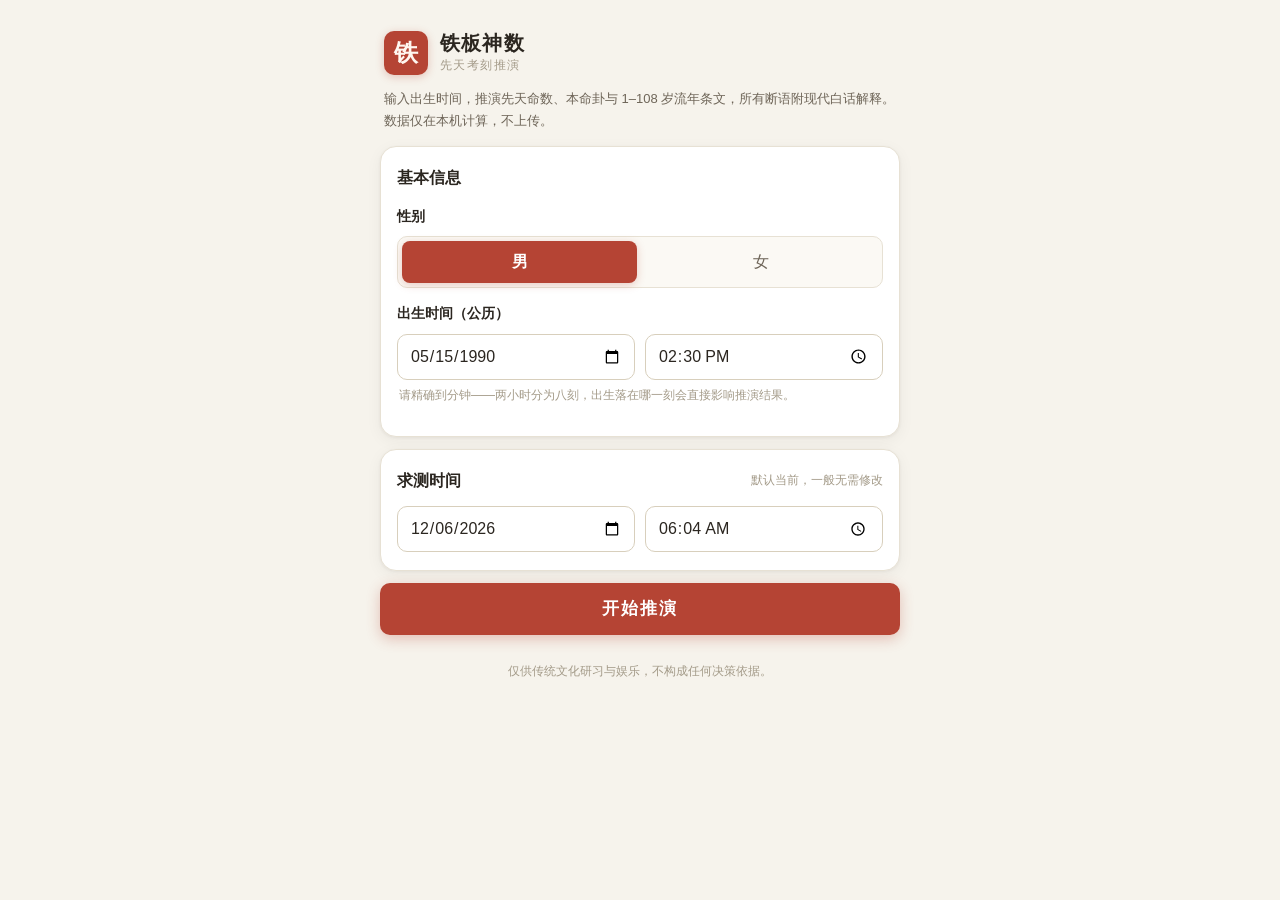
==== commit ade93f83: "feat: 界面彻底重设计为纸墨浅色风，排盘参数可点看白话解释 - css/app.css 全部重写：暖纸底+白卡片+朱砂点缀、系统字体，   解决深色主题与移动端原生控件冲突、衬线字体安卓回退发虚问" ====
--- a/index.html
+++ b/index.html
@@ -3,17 +3,18 @@
 <head>
   <meta charset="utf-8">
   <meta name="viewport" content="width=device-width, initial-scale=1, viewport-fit=cover">
+  <meta name="theme-color" content="#F6F3EC">
   <title>铁板神数 · 先天考刻推演</title>
   <link rel="stylesheet" href="css/app.css">
   <style>
-    .note { font-size: 12px; color: var(--text-mute); margin: 8px 2px 0; }
+    .intro { font-size: 13px; color: var(--ink-2); line-height: 1.7; margin: 2px 4px 14px; }
     .err {
-      display: none; margin: 14px 0 0; padding: 12px 14px; border-radius: var(--radius-sm);
-      background: rgba(208, 148, 110, .14); border: 1px solid rgba(208, 148, 110, .5);
-      color: var(--terra); font-size: 14px; text-align: center;
+      display: none; margin: 12px 0 0; padding: 11px 14px; border-radius: var(--radius-sm);
+      background: var(--cinnabar-soft); border: 1px solid rgba(181, 68, 52, .35);
+      color: var(--cinnabar); font-size: 14px; text-align: center;
     }
     .overlay {
-      position: fixed; inset: 0; background: rgba(16, 14, 11, .8); backdrop-filter: blur(3px);
+      position: fixed; inset: 0; background: rgba(246, 243, 236, .88); backdrop-filter: blur(3px);
       display: none; align-items: center; justify-content: center; z-index: 20;
     }
     .overlay.is-on { display: flex; }
@@ -22,21 +23,23 @@
 <body>
   <div class="app">
     <div class="brand">
-      <div class="brand__mark">☰</div>
-      <div class="brand__title">铁板神数</div>
-      <div class="brand__sub">先天考刻推演</div>
-      <div class="brand__rule"></div>
+      <div class="brand__seal">铁</div>
+      <div>
+        <div class="brand__name">铁板神数</div>
+        <div class="brand__tag">先天考刻推演</div>
+      </div>
     </div>
+    <p class="intro">输入出生时间，推演先天命数、本命卦与 1–108 岁流年条文，所有断语附现代白话解释。数据仅在本机计算，不上传。</p>
 
     <form id="mainForm" novalidate>
-      <div class="panel">
-        <div class="panel__title">基本信息</div>
+      <div class="card">
+        <div class="card__title">基本信息</div>
 
         <div class="field">
           <label class="field__label">性别</label>
           <div class="segmented" id="genderSeg" role="group" aria-label="性别">
-            <button type="button" class="segmented__opt is-active" data-gender="男">乾 · 男</button>
-            <button type="button" class="segmented__opt" data-gender="女">坤 · 女</button>
+            <button type="button" class="segmented__opt is-active" data-gender="男">男</button>
+            <button type="button" class="segmented__opt" data-gender="女">女</button>
           </div>
         </div>
 
@@ -46,17 +49,16 @@
             <input class="input" type="date" id="birthDate" min="1864-01-01" max="2043-12-31" required>
             <input class="input" type="time" id="birthTime" required>
           </div>
-          <p class="note">精确到分钟；分钟会影响「刻别」，请尽量准确。</p>
+          <p class="field__hint">请精确到分钟——两小时分为八刻，出生落在哪一刻会直接影响推演结果。</p>
         </div>
       </div>
 
-      <div class="panel">
-        <div class="panel__title">求测时间</div>
+      <div class="card">
+        <div class="card__title">求测时间 <small>默认当前，一般无需修改</small></div>
         <div class="field__row">
           <input class="input" type="date" id="queryDate" required>
           <input class="input" type="time" id="queryTime" required>
         </div>
-        <p class="note">默认当前时间，一般无需修改。</p>
       </div>
 
       <button class="btn btn--primary" type="submit">开始推演</button>
@@ -78,11 +80,9 @@
   <script src="js/tieban.js"></script>
   <script>
     var selectedGender = "男";
-
     function pad2(n) { return (n < 10 ? "0" : "") + n; }
     function $(id) { return document.getElementById(id); }
 
-    // 性别分段
     $("genderSeg").addEventListener("click", function (e) {
       var b = e.target.closest(".segmented__opt");
       if (!b) return;
@@ -90,7 +90,6 @@
       this.querySelectorAll(".segmented__opt").forEach(function (o) { o.classList.toggle("is-active", o === b); });
     });
 
-    // 默认值
     (function initDefaults() {
       var now = new Date();
       $("birthDate").value = "1990-05-15";
--- a/css/app.css
+++ b/css/app.css
@@ -1,265 +1,295 @@
 /* ============================================================
-   铁板神数 · 现代国风设计系统（移动优先）
-   深墨底 + 酱金点缀，大字号、大触控区、卡片化
-   所有页面共享；类名即组件契约
+   铁板神数 · 纸墨设计系统 v2（浅色 · 移动优先）
+   暖纸底 + 白卡片 + 墨字 + 朱砂点缀；系统无衬线字体
+   浅色主题下原生日期/时间控件表现自然，规避深色主题的控件冲突
    ============================================================ */
 
 :root {
-  /* 墨色（底 → 抬升 → 卡片） */
-  --ink-0: #100E0B;
-  --ink-1: #17140F;
-  --ink-2: #201B14;
-  --ink-3: #2A241B;
-  /* 酱金 */
-  --gold: #C9A24B;
-  --gold-bright: #E6C877;
-  --gold-deep: #8C6E3A;
-  --line: rgba(201, 162, 75, 0.18);
-  --line-strong: rgba(201, 162, 75, 0.38);
-  /* 文字 */
-  --text: #ECE4D3;
-  --text-dim: #A79C86;
-  --text-mute: #766C58;
-  /* 语义色（吉 / 凶 / 白话） */
-  --jade: #86B98F;
-  --terra: #D0946E;
-  --vernacular: #9FD0A8;
+  /* 纸与墨 */
+  --paper: #F6F3EC;          /* 页面底 */
+  --card: #FFFFFF;           /* 卡片 */
+  --card-soft: #FBF9F4;      /* 次级底（表格头/嵌套块） */
+  --ink: #2B2620;            /* 主文字 */
+  --ink-2: #6E6558;          /* 次要文字 */
+  --ink-3: #A39A88;          /* 弱文字 */
+  --line: #E7E1D4;           /* 边线 */
+  --line-strong: #D8CFBC;
+  /* 朱砂（唯一强调色） */
+  --cinnabar: #B54434;
+  --cinnabar-deep: #96382B;
+  --cinnabar-soft: #F9ECE8;  /* 朱砂淡底 */
+  /* 语义 */
+  --jade: #3E7D54;           /* 白话/释义 */
+  --jade-soft: #EEF5EF;
   /* 尺寸 */
-  --radius: 18px;
-  --radius-sm: 12px;
+  --radius: 16px;
+  --radius-sm: 10px;
   --radius-pill: 999px;
-  --shadow: 0 8px 28px rgba(0, 0, 0, .45);
-  --shadow-sm: 0 3px 12px rgba(0, 0, 0, .35);
-  --tap: 48px;                 /* 最小触控高度 */
-  --maxw: 640px;
-  /* 字体 */
-  --font-body: -apple-system, BlinkMacSystemFont, "PingFang SC", "Microsoft YaHei", "Noto Sans SC", "Hiragino Sans GB", sans-serif;
-  --font-serif: "Songti SC", "SimSun", "Noto Serif SC", "STSong", serif;
+  --shadow: 0 1px 3px rgba(43, 38, 32, .06), 0 4px 16px rgba(43, 38, 32, .05);
+  --tap: 46px;
+  --maxw: 560px;
+  --font: -apple-system, BlinkMacSystemFont, "PingFang SC", "Noto Sans SC", "Microsoft YaHei", "Hiragino Sans GB", sans-serif;
 }
 
 * { box-sizing: border-box; -webkit-tap-highlight-color: transparent; }
-
 html { -webkit-text-size-adjust: 100%; }
 
 body {
   margin: 0;
-  font-family: var(--font-body);
+  font-family: var(--font);
   font-size: 16px;
-  line-height: 1.6;
-  color: var(--text);
-  background:
-    radial-gradient(1200px 600px at 50% -10%, rgba(201, 162, 75, 0.08), transparent 60%),
-    linear-gradient(180deg, #14110C 0%, var(--ink-0) 100%);
-  background-attachment: fixed;
+  line-height: 1.65;
+  color: var(--ink);
+  background: var(--paper);
   min-height: 100vh;
   -webkit-font-smoothing: antialiased;
 }
 
-/* 容器：移动全宽，桌面居中 */
 .app {
   width: 100%;
   max-width: var(--maxw);
   margin: 0 auto;
-  padding: 16px 16px calc(32px + env(safe-area-inset-bottom));
-}
-
-/* ---------- 顶部品牌 ---------- */
-.brand { text-align: center; padding: 20px 0 12px; }
-.brand__mark { font-size: 22px; color: var(--gold); letter-spacing: .3em; }
-.brand__title {
-  font-family: var(--font-serif);
-  font-size: 30px;
-  font-weight: 700;
-  letter-spacing: .28em;
-  margin: 6px 0 2px;
-  background: linear-gradient(180deg, var(--gold-bright), var(--gold));
-  -webkit-background-clip: text; background-clip: text;
-  -webkit-text-fill-color: transparent;
-}
-.brand__sub { font-size: 13px; color: var(--text-dim); letter-spacing: .32em; }
-.brand__rule {
-  height: 1px; width: 96px; margin: 14px auto 0;
-  background: linear-gradient(90deg, transparent, var(--line-strong), transparent);
-}
-
-/* ---------- 卡片 / 面板 ---------- */
-.panel {
-  background: linear-gradient(180deg, var(--ink-2), var(--ink-1));
+  padding: 12px 14px calc(40px + env(safe-area-inset-bottom));
+}
+
+/* ---------- 品牌头：朱印 + 名 ---------- */
+.brand { display: flex; align-items: center; gap: 12px; padding: 14px 4px 10px; }
+.brand__seal {
+  width: 44px; height: 44px; flex: 0 0 auto;
+  display: flex; align-items: center; justify-content: center;
+  background: var(--cinnabar); color: #FFF7F0;
+  border-radius: 10px; font-size: 24px; font-weight: 700;
+  box-shadow: 0 2px 8px rgba(181, 68, 52, .28);
+}
+.brand__name { font-size: 20px; font-weight: 700; letter-spacing: .06em; line-height: 1.3; }
+.brand__tag { font-size: 12px; color: var(--ink-3); letter-spacing: .12em; }
+
+/* ---------- 卡片 ---------- */
+.card {
+  background: var(--card);
   border: 1px solid var(--line);
   border-radius: var(--radius);
-  box-shadow: var(--shadow-sm);
+  box-shadow: var(--shadow);
   padding: 18px 16px;
-  margin: 14px 0;
-}
-.panel__title {
-  display: flex; align-items: center; gap: 8px;
-  font-size: 15px; font-weight: 600; color: var(--gold-bright);
-  letter-spacing: .06em; margin: 0 0 14px;
-}
-.panel__title::before {
-  content: ""; width: 4px; height: 16px; border-radius: 2px;
-  background: linear-gradient(180deg, var(--gold-bright), var(--gold-deep));
-}
-.section-title {
-  font-family: var(--font-serif);
-  font-size: 18px; color: var(--gold-bright); text-align: center;
-  letter-spacing: .18em; margin: 26px 0 6px;
-}
+  margin: 12px 0;
+}
+.card__title {
+  display: flex; align-items: center; justify-content: space-between; gap: 8px;
+  font-size: 16px; font-weight: 700; margin: 0 0 12px;
+}
+.card__title small { font-size: 12px; font-weight: 400; color: var(--ink-3); }
+
+/* ---------- 吸顶锚点导航 ---------- */
+.nav {
+  position: sticky; top: 0; z-index: 10;
+  margin: 0 -14px; padding: 8px 14px;
+  background: rgba(246, 243, 236, .92);
+  backdrop-filter: blur(8px);
+  border-bottom: 1px solid var(--line);
+  display: flex; gap: 8px; overflow-x: auto;
+  -webkit-overflow-scrolling: touch;
+  scrollbar-width: none;
+}
+.nav::-webkit-scrollbar { display: none; }
+.nav__chip {
+  flex: 0 0 auto; min-height: 36px; padding: 0 14px;
+  display: flex; align-items: center;
+  border-radius: var(--radius-pill);
+  font-size: 14px; color: var(--ink-2);
+  background: var(--card); border: 1px solid var(--line);
+  cursor: pointer; white-space: nowrap; text-decoration: none;
+}
+.nav__chip.is-active { color: #fff; background: var(--cinnabar); border-color: var(--cinnabar); font-weight: 600; }
+
+/* ---------- Hero（命盘核心） ---------- */
+.hero {
+  background: linear-gradient(160deg, #FFFDFA, #FBF6EE);
+  border: 1px solid var(--line-strong);
+  border-radius: var(--radius);
+  box-shadow: var(--shadow);
+  padding: 20px 16px;
+  margin: 12px 0;
+  text-align: center;
+}
+.hero__label { font-size: 13px; color: var(--ink-3); letter-spacing: .2em; }
+.hero__gua { font-size: 44px; font-weight: 700; color: var(--cinnabar); line-height: 1.25; margin: 2px 0; }
+.hero__line { font-size: 14px; color: var(--ink-2); margin-top: 4px; }
+.hero__chips { display: flex; justify-content: center; flex-wrap: wrap; gap: 8px; margin-top: 12px; }
 
 /* ---------- 表单 ---------- */
 .field { margin: 14px 0; }
-.field__label { display: block; font-size: 14px; color: var(--text-dim); margin: 0 0 8px; letter-spacing: .04em; }
-.input, .select {
+.field__label { display: block; font-size: 14px; font-weight: 600; color: var(--ink); margin: 0 0 8px; }
+.field__hint { font-size: 12px; color: var(--ink-3); margin: 6px 2px 0; line-height: 1.5; }
+.input {
   width: 100%; min-height: var(--tap);
-  background: var(--ink-0);
-  border: 1px solid var(--line);
+  background: var(--card); border: 1.5px solid var(--line-strong);
   border-radius: var(--radius-sm);
-  color: var(--text); font-size: 16px; font-family: var(--font-body);
-  padding: 0 14px;
-  transition: border-color .15s;
-  appearance: none; -webkit-appearance: none;
-}
-.input:focus, .select:focus { outline: none; border-color: var(--gold); }
-.select {
-  background-image: linear-gradient(45deg, transparent 50%, var(--gold) 50%), linear-gradient(135deg, var(--gold) 50%, transparent 50%);
-  background-position: right 18px center, right 13px center;
-  background-size: 5px 5px, 5px 5px; background-repeat: no-repeat;
-  padding-right: 36px;
-}
-/* 一行多个选择器（日期时间） */
+  color: var(--ink); font-size: 16px; font-family: var(--font);
+  padding: 0 12px;
+}
+.input:focus { outline: none; border-color: var(--cinnabar); }
 .field__row { display: flex; gap: 10px; }
 .field__row > * { flex: 1; }
 
-/* 分段控件（性别等） */
 .segmented {
-  display: flex; gap: 8px;
-  background: var(--ink-0); border: 1px solid var(--line);
-  border-radius: var(--radius-pill); padding: 5px;
+  display: flex; gap: 6px;
+  background: var(--card-soft); border: 1px solid var(--line);
+  border-radius: var(--radius-sm); padding: 4px;
 }
 .segmented__opt {
-  flex: 1; min-height: 42px; display: flex; align-items: center; justify-content: center;
-  border-radius: var(--radius-pill); font-size: 16px; color: var(--text-dim);
-  cursor: pointer; user-select: none; transition: all .18s; border: none; background: none;
+  flex: 1; min-height: 42px;
+  display: flex; align-items: center; justify-content: center;
+  border-radius: 8px; font-size: 16px; color: var(--ink-2);
+  border: none; background: none; cursor: pointer; font-family: var(--font);
 }
 .segmented__opt.is-active {
-  color: #241d10; font-weight: 700;
-  background: linear-gradient(180deg, var(--gold-bright), var(--gold));
-  box-shadow: 0 2px 10px rgba(201, 162, 75, .35);
+  color: #fff; font-weight: 700; background: var(--cinnabar);
+  box-shadow: 0 2px 8px rgba(181, 68, 52, .25);
 }
 
 /* ---------- 按钮 ---------- */
 .btn {
-  width: 100%; min-height: 54px;
-  border: none; border-radius: var(--radius-pill);
-  font-size: 17px; font-weight: 700; letter-spacing: .28em;
-  cursor: pointer; font-family: var(--font-serif);
-}
-.btn--primary {
-  color: #211a0d;
-  background: linear-gradient(180deg, var(--gold-bright), var(--gold) 60%, var(--gold-deep));
-  box-shadow: 0 6px 20px rgba(201, 162, 75, .32);
-}
-.btn--primary:active { transform: translateY(1px); }
-.btn--ghost {
-  color: var(--gold); background: rgba(201, 162, 75, .08);
-  border: 1px solid var(--line-strong);
-}
-
-/* ---------- 结果：统计网格 ---------- */
-.stat-grid { display: grid; grid-template-columns: repeat(2, 1fr); gap: 10px; }
+  width: 100%; min-height: 52px;
+  border: none; border-radius: var(--radius-sm);
+  font-size: 17px; font-weight: 700; letter-spacing: .12em;
+  cursor: pointer; font-family: var(--font);
+  display: flex; align-items: center; justify-content: center;
+}
+.btn--primary { color: #fff; background: var(--cinnabar); box-shadow: 0 4px 14px rgba(181, 68, 52, .3); }
+.btn--primary:active { background: var(--cinnabar-deep); }
+.btn--ghost { color: var(--cinnabar); background: var(--cinnabar-soft); border: 1px solid rgba(181, 68, 52, .25); }
+.actions { display: flex; gap: 10px; margin: 16px 0; }
+.actions .btn { flex: 1; }
+
+/* ---------- 键值行 ---------- */
+.kv { display: flex; justify-content: space-between; gap: 12px; padding: 8px 0; border-bottom: 1px solid var(--line); }
+.kv:last-child { border-bottom: none; }
+.kv__k { font-size: 13px; color: var(--ink-2); flex-shrink: 0; }
+.kv__v { font-size: 14px; text-align: right; word-break: break-all; }
+
+/* ---------- 排盘参数格（可点击看解释） ---------- */
+.stat-grid { display: grid; grid-template-columns: repeat(2, 1fr); gap: 8px; }
 .stat {
-  background: var(--ink-0); border: 1px solid var(--line);
-  border-radius: var(--radius-sm); padding: 12px 14px;
+  position: relative;
+  background: var(--card-soft); border: 1px solid var(--line);
+  border-radius: var(--radius-sm); padding: 10px 12px;
+  cursor: pointer; min-height: 64px;
 }
 .stat--wide { grid-column: 1 / -1; }
-.stat__label { font-size: 12px; color: var(--text-mute); letter-spacing: .06em; }
-.stat__value { font-size: 22px; font-weight: 700; color: var(--text); margin-top: 3px; font-family: var(--font-serif); }
-.stat__value--gold { color: var(--gold-bright); }
-.stat__note { font-size: 11px; color: var(--text-mute); margin-top: 4px; }
-
-/* 输入信息键值行 */
-.kv { display: flex; justify-content: space-between; gap: 12px; padding: 9px 0; border-bottom: 1px dashed var(--line); }
-.kv:last-child { border-bottom: none; }
-.kv__k { font-size: 13px; color: var(--text-dim); flex-shrink: 0; }
-.kv__v { font-size: 14px; color: var(--text); text-align: right; }
+.stat.is-active { border-color: var(--cinnabar); background: var(--cinnabar-soft); }
+.stat__label { font-size: 12px; color: var(--ink-2); display: flex; align-items: center; gap: 4px; }
+.stat__info {
+  width: 15px; height: 15px; flex: 0 0 auto;
+  display: inline-flex; align-items: center; justify-content: center;
+  border-radius: 50%; border: 1px solid var(--ink-3);
+  color: var(--ink-3); font-size: 10px; font-style: normal;
+}
+.stat.is-active .stat__info { border-color: var(--cinnabar); color: var(--cinnabar); }
+.stat__value { font-size: 21px; font-weight: 700; margin-top: 2px; }
+.stat__value--accent { color: var(--cinnabar); }
+.stat__note { font-size: 11px; color: var(--ink-3); margin-top: 2px; }
+
+/* 解释面板（点击参数后展示） */
+.explain {
+  display: none;
+  margin-top: 10px; padding: 12px 14px;
+  background: var(--cinnabar-soft);
+  border: 1px solid rgba(181, 68, 52, .22);
+  border-radius: var(--radius-sm);
+  font-size: 13px; line-height: 1.7; color: var(--ink);
+}
+.explain.is-on { display: block; }
+.explain b { color: var(--cinnabar); }
+
+/* ---------- 白话释义（断语下方） ---------- */
+.vernacular {
+  margin-top: 6px; padding: 7px 10px;
+  background: var(--jade-soft); border-radius: 8px;
+  font-size: 13px; color: var(--jade); line-height: 1.55;
+}
+.vernacular::before { content: "白话 · "; font-weight: 700; }
 
 /* ---------- 卦象 ---------- */
 .gua { display: flex; align-items: center; justify-content: space-around; text-align: center; gap: 8px; }
 .gua__col { flex: 1; }
-.gua__glyph { font-size: 34px; color: var(--gold); line-height: 1; }
-.gua__name { font-family: var(--font-serif); font-size: 20px; color: var(--gold-bright); margin-top: 6px; }
-.gua__tag { font-size: 12px; color: var(--text-dim); margin-top: 2px; }
-.gua__main .gua__name { font-size: 26px; }
-
-/* ---------- 断语条目（本命条文） ---------- */
+.gua__glyph { font-size: 34px; line-height: 1.1; color: var(--ink); }
+.gua__name { font-size: 18px; font-weight: 700; margin-top: 4px; }
+.gua__tag { font-size: 12px; color: var(--ink-3); margin-top: 1px; }
+.gua__main .gua__name { font-size: 24px; color: var(--cinnabar); }
+
+/* ---------- 本命条文 ---------- */
 .duanyu-item { padding: 12px 0; border-bottom: 1px solid var(--line); }
-.duanyu-item:last-child { border-bottom: none; }
-.duanyu-item__head { display: flex; align-items: baseline; gap: 8px; margin-bottom: 4px; }
-.duanyu-item__cat { font-size: 13px; color: var(--gold); font-weight: 600; }
-.duanyu-item__num { font-size: 12px; color: var(--text-mute); }
-.duanyu-item__text { font-size: 15px; color: var(--text); line-height: 1.6; }
-.vernacular {
-  margin-top: 5px; padding-left: 10px;
-  border-left: 2px solid rgba(159, 208, 168, .4);
-  font-size: 13px; color: var(--vernacular); line-height: 1.5;
-}
-
-/* ---------- 流年：分段标签 ---------- */
-.range-tabs { display: flex; gap: 8px; overflow-x: auto; padding: 4px 0 12px; -webkit-overflow-scrolling: touch; }
+.duanyu-item:last-child { border-bottom: none; padding-bottom: 2px; }
+.duanyu-item__head { display: flex; align-items: baseline; gap: 8px; }
+.duanyu-item__cat {
+  font-size: 12px; font-weight: 700; color: var(--cinnabar);
+  background: var(--cinnabar-soft); border-radius: 6px; padding: 1px 8px;
+}
+.duanyu-item__num { font-size: 12px; color: var(--ink-3); }
+.duanyu-item__text { font-size: 15px; margin-top: 5px; }
+
+/* ---------- 流年 ---------- */
+.range-tabs { display: flex; gap: 8px; overflow-x: auto; padding: 2px 0 10px; scrollbar-width: none; }
+.range-tabs::-webkit-scrollbar { display: none; }
 .range-tab {
-  flex: 0 0 auto; min-height: 40px; padding: 0 16px;
+  flex: 0 0 auto; min-height: 38px; padding: 0 15px;
   display: flex; align-items: center; border-radius: var(--radius-pill);
-  font-size: 14px; color: var(--text-dim); background: var(--ink-0);
+  font-size: 14px; color: var(--ink-2); background: var(--card);
   border: 1px solid var(--line); cursor: pointer; white-space: nowrap;
 }
-.range-tab.is-active { color: #241d10; font-weight: 700; background: linear-gradient(180deg, var(--gold-bright), var(--gold)); border-color: transparent; }
-
-/* ---------- 流年：可展开卡片 ---------- */
-.year-list { display: flex; flex-direction: column; gap: 10px; }
-.year-card {
-  background: linear-gradient(180deg, var(--ink-2), var(--ink-1));
-  border: 1px solid var(--line); border-radius: var(--radius-sm);
-  overflow: hidden;
-}
-.year-card__summary {
-  display: flex; align-items: center; gap: 12px;
-  padding: 14px; cursor: pointer; min-height: var(--tap);
-}
-.year-card__age {
-  flex: 0 0 auto; text-align: center; min-width: 52px;
-}
-.year-card__age b { display: block; font-family: var(--font-serif); font-size: 20px; color: var(--gold-bright); }
-.year-card__age span { display: block; font-size: 11px; color: var(--text-mute); }
-.year-card__gz { flex: 0 0 auto; font-family: var(--font-serif); font-size: 16px; color: var(--gold); min-width: 34px; }
-.year-card__lead { flex: 1; min-width: 0; font-size: 13px; color: var(--text-dim); line-height: 1.45; }
-.year-card__chev { flex: 0 0 auto; color: var(--gold); transition: transform .2s; font-size: 12px; }
+.range-tab.is-active { color: #fff; background: var(--cinnabar); border-color: var(--cinnabar); font-weight: 600; }
+
+.year-list { display: flex; flex-direction: column; gap: 8px; }
+.year-card { background: var(--card); border: 1px solid var(--line); border-radius: var(--radius-sm); box-shadow: var(--shadow); overflow: hidden; }
+.year-card__summary { display: flex; align-items: center; gap: 10px; padding: 12px; min-height: var(--tap); cursor: pointer; }
+.year-card__age { flex: 0 0 auto; text-align: center; min-width: 46px; }
+.year-card__age b { display: block; font-size: 18px; color: var(--cinnabar); }
+.year-card__age span { display: block; font-size: 11px; color: var(--ink-3); }
+.year-card__gz { flex: 0 0 auto; font-size: 15px; font-weight: 600; color: var(--ink-2); }
+.year-card__lead { flex: 1; min-width: 0; font-size: 13px; color: var(--ink-2); line-height: 1.5; }
+.year-card__chev { flex: 0 0 auto; color: var(--ink-3); font-size: 12px; transition: transform .18s; }
+.year-card.is-open { border-color: var(--line-strong); }
 .year-card.is-open .year-card__chev { transform: rotate(180deg); }
-.year-card__detail { display: none; padding: 0 14px 14px; border-top: 1px solid var(--line); }
+.year-card__detail { display: none; padding: 0 12px 12px; }
 .year-card.is-open .year-card__detail { display: block; }
 
-/* 展开内的条文块 */
-.tw { padding: 12px 0; border-bottom: 1px dashed var(--line); }
-.tw:last-child { border-bottom: none; }
-.tw__label { font-size: 12px; color: var(--gold); font-weight: 600; letter-spacing: .04em; }
-.tw__num { font-size: 12px; color: var(--text-mute); margin-left: 6px; }
-.tw__text { font-size: 14px; color: var(--text); margin-top: 3px; line-height: 1.55; }
-.tw__meta { display: flex; flex-wrap: wrap; gap: 6px 14px; margin-top: 8px; }
-.chip { font-size: 12px; color: var(--text-dim); background: var(--ink-0); border: 1px solid var(--line); border-radius: var(--radius-pill); padding: 3px 10px; }
+/* 展开内条文块 */
+.tw { padding: 10px 0; border-top: 1px solid var(--line); }
+.tw__label { font-size: 12px; font-weight: 700; color: var(--ink-2); }
+.tw__num { font-size: 12px; color: var(--ink-3); margin-left: 6px; font-weight: 400; }
+.tw__text { font-size: 14px; margin-top: 3px; }
+.tw--main {
+  background: var(--cinnabar-soft);
+  border: 1px solid rgba(181, 68, 52, .22); border-top: 1px solid rgba(181, 68, 52, .22);
+  border-radius: var(--radius-sm); padding: 10px 12px; margin: 8px 0;
+}
+.tw--main .tw__label { color: var(--cinnabar); }
+.tw__badge {
+  display: inline-block; font-size: 10px; color: #fff;
+  background: var(--cinnabar); border-radius: var(--radius-pill);
+  padding: 1px 8px; margin-left: 6px; font-weight: 700; letter-spacing: .06em;
+}
+.tw__meta { display: flex; flex-wrap: wrap; gap: 6px; margin-top: 8px; }
+.chip { font-size: 12px; color: var(--ink-2); background: var(--card-soft); border: 1px solid var(--line); border-radius: var(--radius-pill); padding: 2px 10px; }
+
+/* 引导框（怎么看） */
+.howto {
+  background: var(--card-soft); border: 1px dashed var(--line-strong);
+  border-radius: var(--radius-sm); padding: 12px 14px; margin: 10px 0;
+  font-size: 13px; color: var(--ink-2); line-height: 1.7;
+}
+.howto b { color: var(--cinnabar); }
 
 /* ---------- 杂项 ---------- */
-.loading { text-align: center; padding: 60px 20px; color: var(--text-dim); }
+.loading { text-align: center; padding: 70px 20px; color: var(--ink-2); }
 .spinner {
-  width: 34px; height: 34px; margin: 0 auto 16px; border-radius: 50%;
-  border: 3px solid var(--line); border-top-color: var(--gold);
+  width: 32px; height: 32px; margin: 0 auto 14px; border-radius: 50%;
+  border: 3px solid var(--line); border-top-color: var(--cinnabar);
   animation: spin .8s linear infinite;
 }
 @keyframes spin { to { transform: rotate(360deg); } }
-.actions { display: flex; gap: 10px; margin: 20px 0; }
-.actions .btn { flex: 1; }
-.foot { text-align: center; color: var(--text-mute); font-size: 12px; padding: 24px 8px; line-height: 1.7; }
-
-/* 桌面轻微放大留白 */
-@media (min-width: 640px) {
-  .app { padding: 24px 24px 48px; }
-  .brand__title { font-size: 34px; }
-}
+.foot { text-align: center; color: var(--ink-3); font-size: 12px; padding: 26px 10px 0; line-height: 1.7; }
+
+@media (min-width: 560px) {
+  .app { padding: 16px 20px 48px; }
+}
